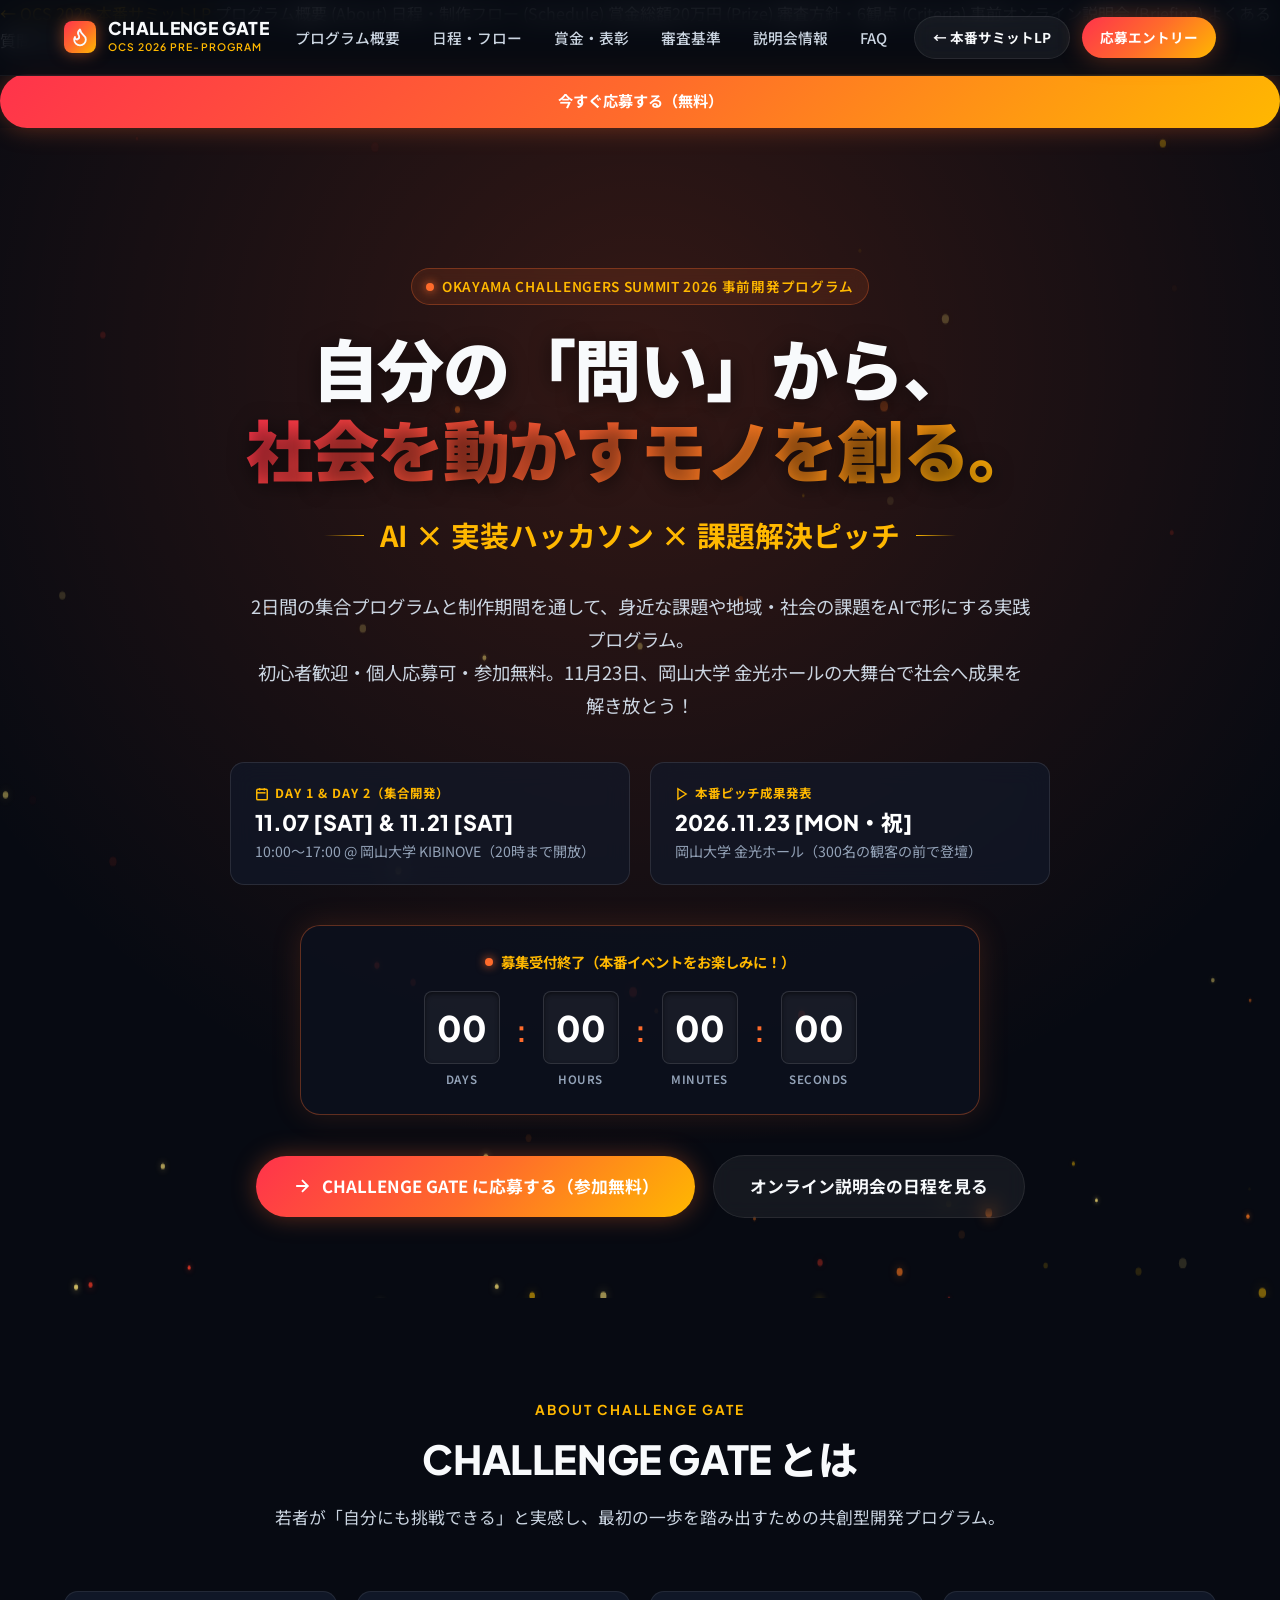
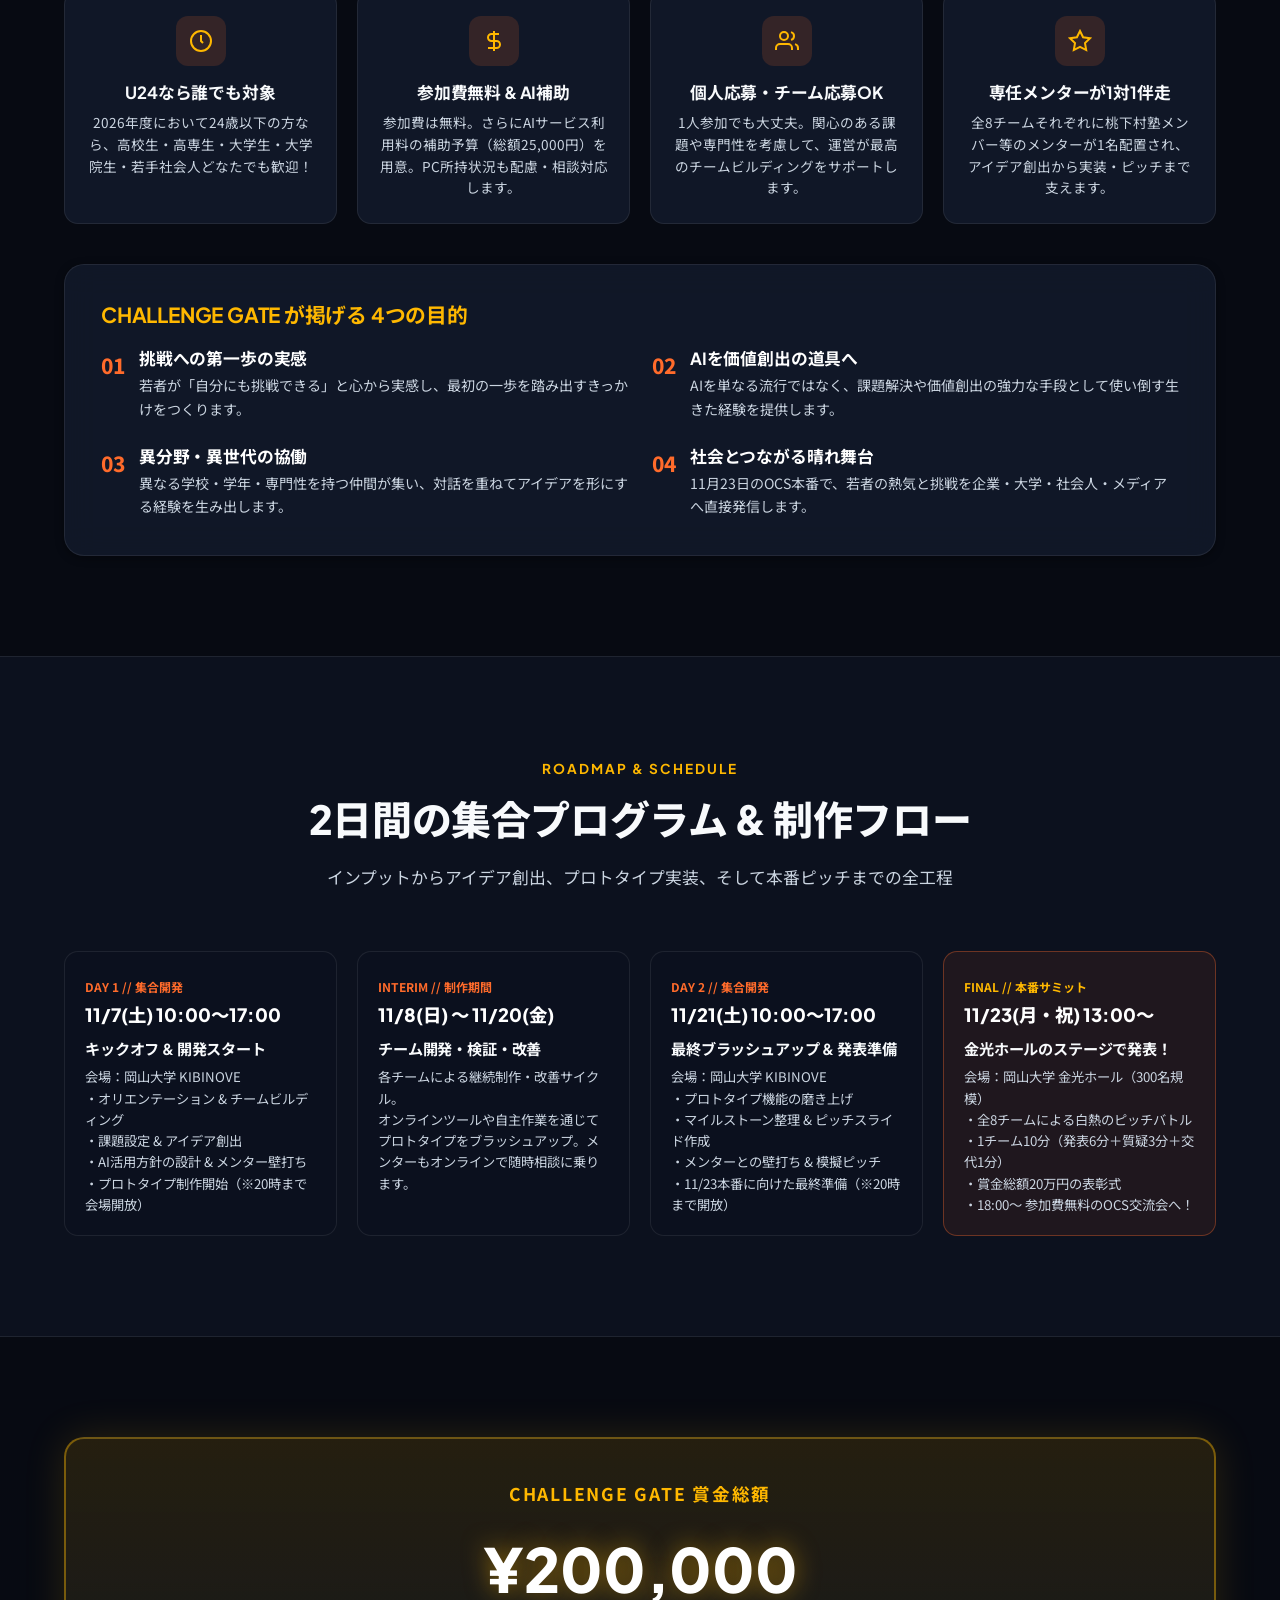
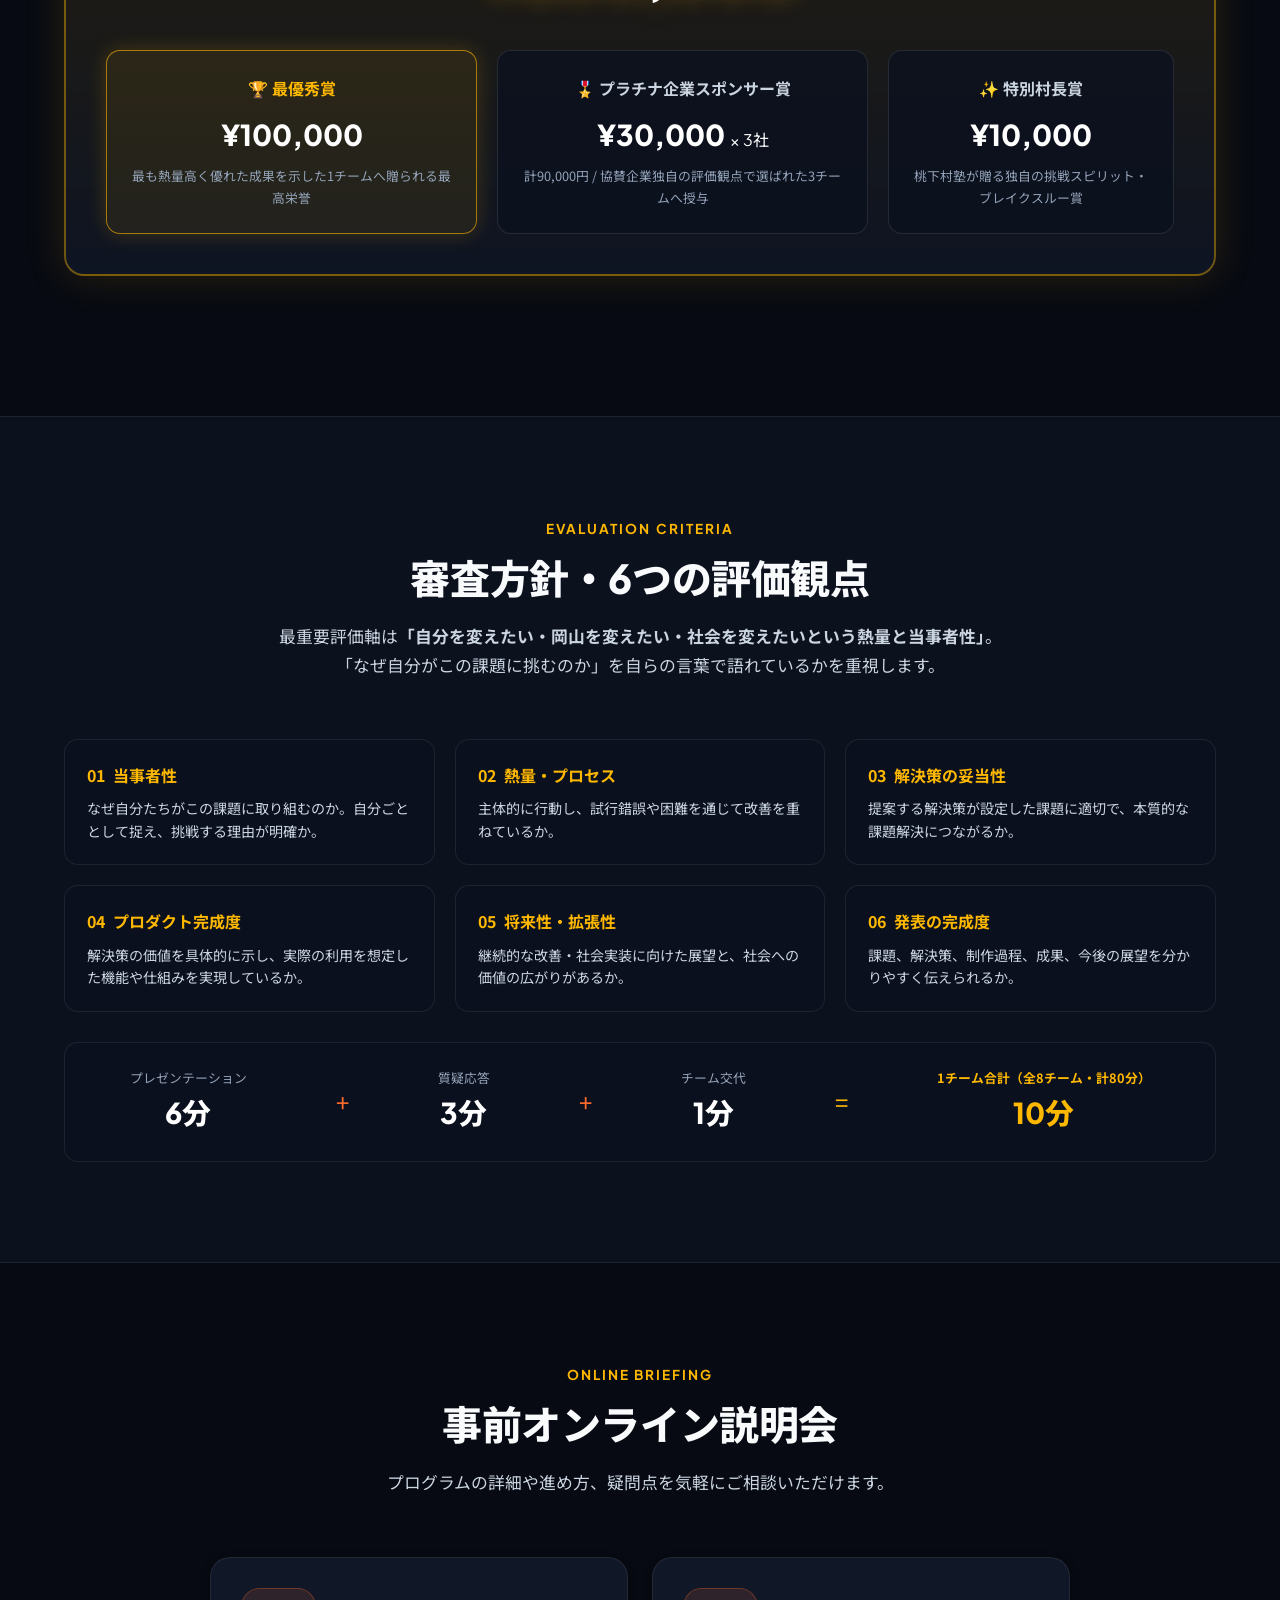
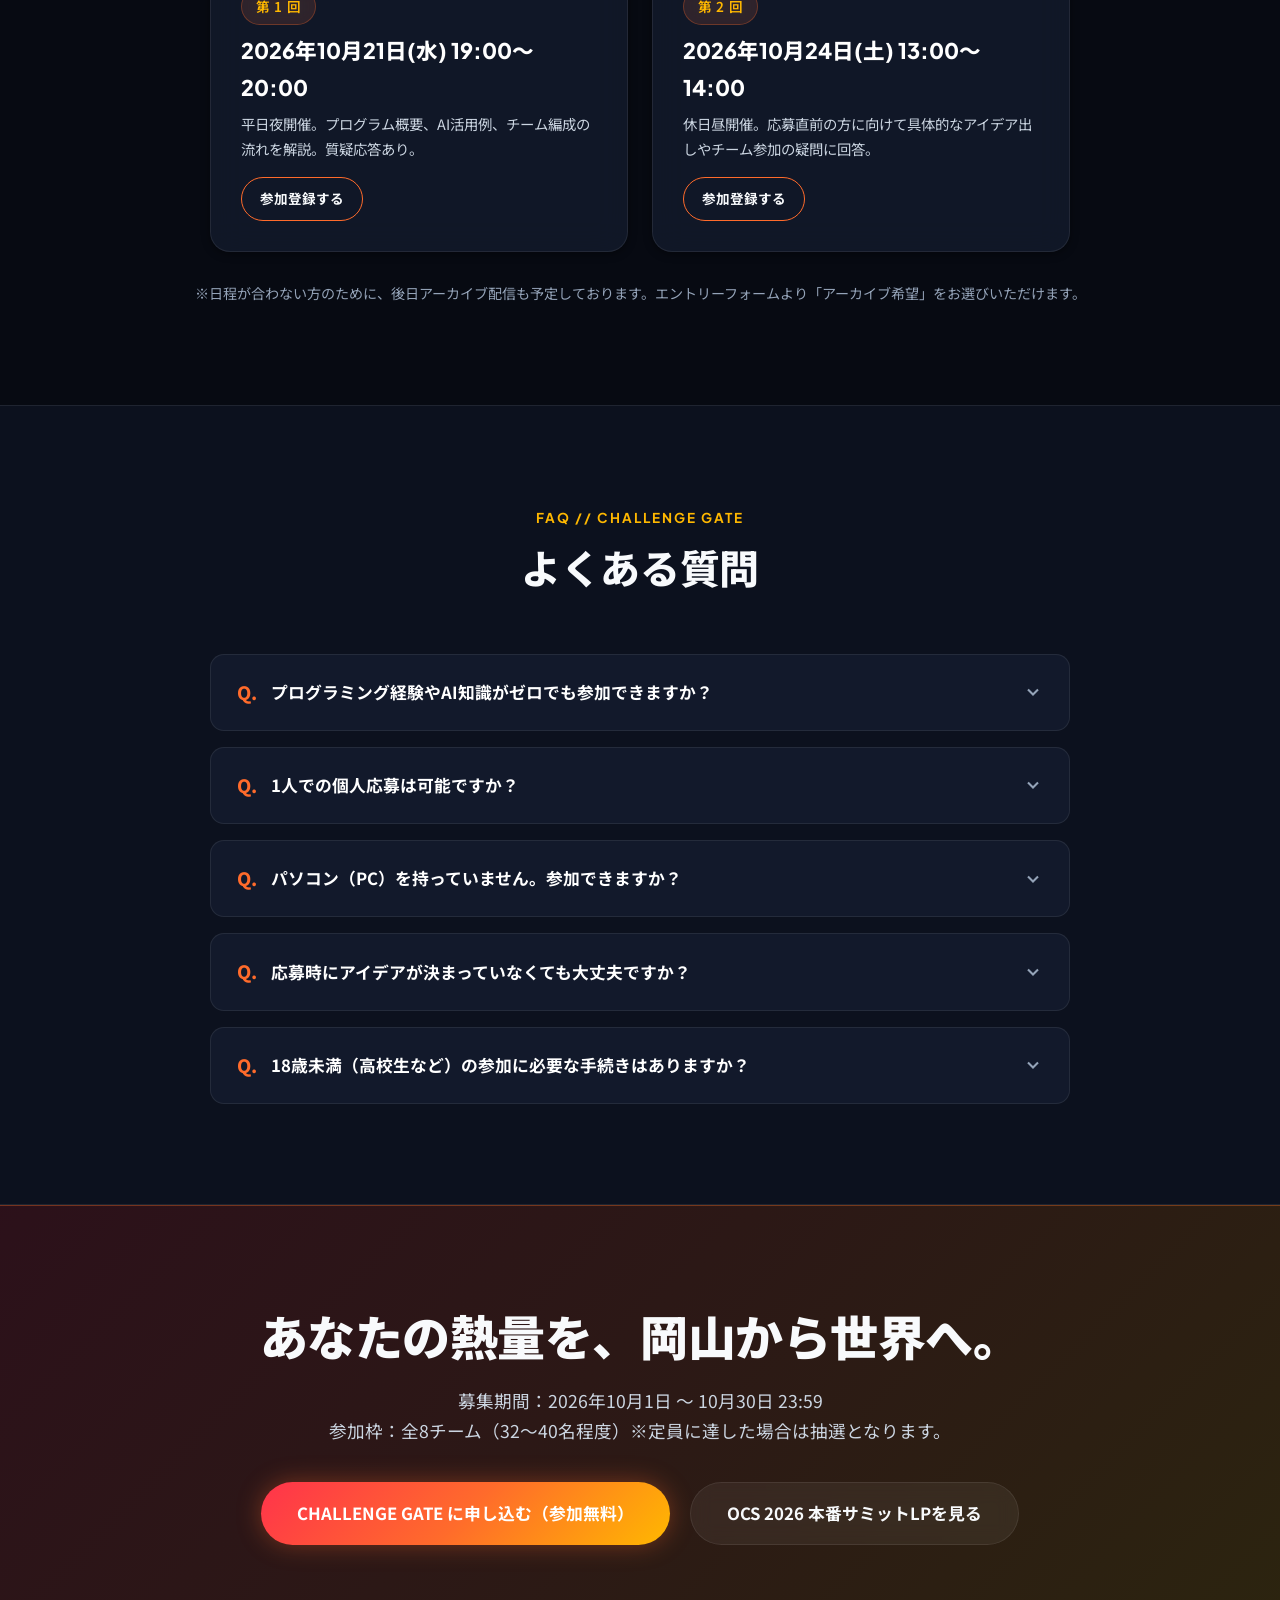
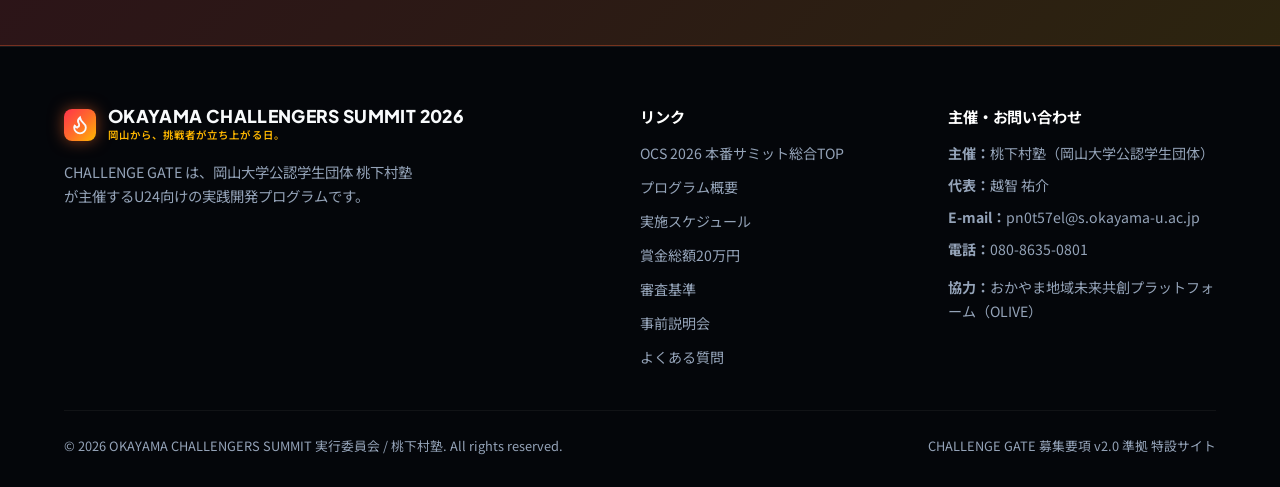
==== challenge-gate.html @ 667b1a2a "feat: Add dedicated CHALLENGE GATE page and update cross-links" ====
<!DOCTYPE html>
<html lang="ja">
<head>
  <meta charset="UTF-8">
  <meta name="viewport" content="width=device-width, initial-scale=1.0">
  <title>CHALLENGE GATE｜OKAYAMA CHALLENGERS SUMMIT 2026 事前開発プログラム</title>
  
  <!-- SEO & OGP Meta Tags -->
  <meta name="description" content="AIを活用し、身近な課題や社会課題をプロダクトへ。U24（高校生・大学生・高専生・若手）を対象とした2日間の集中開発プログラム「CHALLENGE GATE」参加者募集中！参加費無料・賞金総額20万円・初心者歓迎。成果は11/23 岡山大学 金光ホールの大舞台で発表！">
  <meta name="keywords" content="CHALLENGE GATE, チャレンジゲート, OCS 2026, 桃下村塾, ハッカソン, 生成AI, アイデアソン, U24, 岡山大学">
  <meta property="og:title" content="CHALLENGE GATE｜AIを活用したU24共創開発プログラム（賞金総額20万円・参加無料）">
  <meta property="og:description" content="小さな火種を、大きな炎へ。アイデアを形にし、金光ホールのステージで社会に挑む。専任メンター伴走・初心者大歓迎！">
  <meta property="og:type" content="article">
  <meta name="theme-color" content="#070a12">

  <!-- Google Fonts -->
  <link rel="preconnect" href="https://fonts.googleapis.com">
  <link rel="preconnect" href="https://fonts.gstatic.com" crossorigin>
  <link href="https://fonts.googleapis.com/css2?family=Noto+Sans+JP:wght@400;500;700;800;900&family=Plus+Jakarta+Sans:wght@600;700;800;900&display=swap" rel="stylesheet">

  <!-- Stylesheet -->
  <link rel="stylesheet" href="css/style.css">

  <!-- Favicon -->
  <link rel="icon" type="image/svg+xml" href="data:image/svg+xml,<svg xmlns='http://www.w3.org/2000/svg' viewBox='0 0 24 24' fill='%23ff6b2b'><path d='M12 2c-.5 2-2 4-4 5.5C6 9 5 11 5 13a7 7 0 0 0 14 0c0-2-1-4-3-5.5C14 6 12.5 4 12 2zm0 6c1.5 2 2.5 3 2.5 5a2.5 2.5 0 0 1-5 0c0-2 1-3 2.5-5z'/></svg>">
</head>
<body>

  <!-- =========================================================================
       Header / Navigation
       ========================================================================= -->
  <header class="header">
    <div class="container header-container">
      <a href="index.html" class="logo">
        <div class="logo-flame">
          <svg width="20" height="20" viewBox="0 0 24 24" fill="none" stroke="currentColor" stroke-width="2.2" stroke-linecap="round" stroke-linejoin="round">
            <path d="M8.5 14.5A2.5 2.5 0 0 0 11 12c0-1.38-.5-2-1-3-1.072-2.143-.224-4.054 2-6 .5 2.5 2 4.9 4 6.5 2 1.6 3 3.5 3 5.5a7 7 0 1 1-14 0c0-1.153.433-2.294 1-3a2.5 2.5 0 0 0 2.5 3z"></path>
          </svg>
        </div>
        <div class="logo-text">
          <span class="logo-title">CHALLENGE GATE</span>
          <span class="logo-sub">OCS 2026 PRE-PROGRAM</span>
        </div>
      </a>

      <!-- Desktop Nav -->
      <nav class="nav-links">
        <a href="#about" class="nav-link">プログラム概要</a>
        <a href="#schedule" class="nav-link">日程・フロー</a>
        <a href="#prize" class="nav-link">賞金・表彰</a>
        <a href="#criteria" class="nav-link">審査基準</a>
        <a href="#briefing" class="nav-link">説明会情報</a>
        <a href="#faq" class="nav-link">FAQ</a>
      </nav>

      <div class="header-cta">
        <a href="index.html" class="btn btn-secondary btn-sm">
          ← 本番サミットLP
        </a>
        <a href="#entry" class="btn btn-primary btn-sm" data-modal-target="modalGateEntry">
          応募エントリー
        </a>
      </div>

      <!-- Mobile Toggle -->
      <button class="mobile-toggle" aria-label="メニューを開く" aria-expanded="false">
        <svg width="28" height="28" viewBox="0 0 24 24" fill="none" stroke="currentColor" stroke-width="2" stroke-linecap="round" stroke-linejoin="round">
          <line x1="3" y1="12" x2="21" y2="12"></line>
          <line x1="3" y1="6" x2="21" y2="6"></line>
          <line x1="3" y1="18" x2="21" y2="18"></line>
        </svg>
      </button>
    </div>
  </header>

  <!-- Mobile Drawer Menu -->
  <div class="mobile-menu">
    <a href="index.html" class="mobile-nav-link" style="color: var(--flame-gold);">← OCS 2026 本番サミットLP</a>
    <a href="#about" class="mobile-nav-link">プログラム概要 (About)</a>
    <a href="#schedule" class="mobile-nav-link">日程・制作フロー (Schedule)</a>
    <a href="#prize" class="mobile-nav-link">賞金総額20万円 (Prize)</a>
    <a href="#criteria" class="mobile-nav-link">審査方針・6観点 (Criteria)</a>
    <a href="#briefing" class="mobile-nav-link">事前オンライン説明会 (Briefing)</a>
    <a href="#faq" class="mobile-nav-link">よくある質問 (FAQ)</a>
    <div style="margin-top: 20px;">
      <a href="#" class="btn btn-primary" style="width: 100%;" data-modal-target="modalGateEntry">今すぐ応募する（無料）</a>
    </div>
  </div>

  <main>
    <!-- =======================================================================
         Hero Section
         ======================================================================= -->
    <section class="hero" id="hero">
      <canvas id="particleCanvas"></canvas>

      <div class="container hero-content">
        <div class="hero-organizer-pill">
          <div class="badge">
            <span class="badge-dot"></span>
            OKAYAMA CHALLENGERS SUMMIT 2026 事前開発プログラム
          </div>
        </div>

        <h1 class="hero-title">
          自分の「問い」から、<br class="mobile-break">
          <span class="text-gradient">社会を動かすモノを創る。</span>
        </h1>

        <div class="hero-tagline">
          AI × 実装ハッカソン × 課題解決ピッチ
        </div>

        <p class="hero-lead">
          2日間の集合プログラムと制作期間を通して、身近な課題や地域・社会の課題をAIで形にする実践プログラム。<br>
          初心者歓迎・個人応募可・参加無料。11月23日、岡山大学 金光ホールの大舞台で社会へ成果を解き放とう！
        </p>

        <!-- Dates Card Grid -->
        <div class="hero-meta-grid">
          <div class="hero-meta-box">
            <div class="meta-box-label">
              <svg width="14" height="14" viewBox="0 0 24 24" fill="none" stroke="currentColor" stroke-width="2.5"><rect x="3" y="4" width="18" height="18" rx="2" ry="2"></rect><line x1="16" y1="2" x2="16" y2="6"></line><line x1="8" y1="2" x2="8" y2="6"></line><line x1="3" y1="10" x2="18" y2="10"></line></svg>
              DAY 1 &amp; DAY 2（集合開発）
            </div>
            <div class="meta-box-date">11.07 [SAT] &amp; 11.21 [SAT]</div>
            <div class="meta-box-place">10:00〜17:00 @ 岡山大学 KIBINOVE（20時まで開放）</div>
          </div>

          <div class="hero-meta-box">
            <div class="meta-box-label">
              <svg width="14" height="14" viewBox="0 0 24 24" fill="none" stroke="currentColor" stroke-width="2.5"><polygon points="5 3 19 12 5 21 5 3"></polygon></svg>
              本番ピッチ成果発表
            </div>
            <div class="meta-box-date">2026.11.23 [MON・祝]</div>
            <div class="meta-box-place">岡山大学 金光ホール（300名の観客の前で登壇）</div>
          </div>
        </div>

        <!-- Countdown -->
        <div class="hero-countdown">
          <div class="countdown-title" id="countdownLabel">
            <span class="badge-dot"></span>
            CHALLENGE GATE 応募締切（10月30日 23:59）まで
          </div>
          <div class="countdown-timer">
            <div class="timer-unit">
              <span class="timer-number" id="days">--</span>
              <span class="timer-label">DAYS</span>
            </div>
            <div class="timer-separator">:</div>
            <div class="timer-unit">
              <span class="timer-number" id="hours">--</span>
              <span class="timer-label">HOURS</span>
            </div>
            <div class="timer-separator">:</div>
            <div class="timer-unit">
              <span class="timer-number" id="minutes">--</span>
              <span class="timer-label">MINUTES</span>
            </div>
            <div class="timer-separator">:</div>
            <div class="timer-unit">
              <span class="timer-number" id="seconds">--</span>
              <span class="timer-label">SECONDS</span>
            </div>
          </div>
        </div>

        <!-- Hero Actions -->
        <div class="hero-cta-group" id="entry">
          <a href="#" class="btn btn-primary btn-lg" data-modal-target="modalGateEntry">
            <svg width="20" height="20" viewBox="0 0 24 24" fill="none" stroke="currentColor" stroke-width="2.2"><path d="M5 12h14M12 5l7 7-7 7"/></svg>
            CHALLENGE GATE に応募する（参加無料）
          </a>
          <a href="#briefing" class="btn btn-secondary btn-lg">
            オンライン説明会の日程を見る
          </a>
        </div>
      </div>
    </section>

    <!-- =======================================================================
         About Section
         ======================================================================= -->
    <section class="section" id="about">
      <div class="container">
        <div class="section-header">
          <span class="section-tag">ABOUT CHALLENGE GATE</span>
          <h2 class="section-title">CHALLENGE GATE とは</h2>
          <p class="section-desc">
            若者が「自分にも挑戦できる」と実感し、最初の一歩を踏み出すための共創型開発プログラム。
          </p>
        </div>

        <div class="gate-features-grid">
          <div class="gate-feature-item">
            <div class="feature-icon-box">
              <svg width="24" height="24" viewBox="0 0 24 24" fill="none" stroke="currentColor" stroke-width="2"><circle cx="12" cy="12" r="10"></circle><polyline points="12 6 12 12 14 14"></polyline></svg>
            </div>
            <h4>U24なら誰でも対象</h4>
            <p>2026年度において24歳以下の方なら、高校生・高専生・大学生・大学院生・若手社会人どなたでも歓迎！</p>
          </div>

          <div class="gate-feature-item">
            <div class="feature-icon-box">
              <svg width="24" height="24" viewBox="0 0 24 24" fill="none" stroke="currentColor" stroke-width="2"><path d="M12 2v20M17 5H9.5a3.5 3.5 0 0 0 0 7h5a3.5 3.5 0 0 1 0 7H6"></path></svg>
            </div>
            <h4>参加費無料 &amp; AI補助</h4>
            <p>参加費は無料。さらにAIサービス利用料の補助予算（総額25,000円）を用意。PC所持状況も配慮・相談対応します。</p>
          </div>

          <div class="gate-feature-item">
            <div class="feature-icon-box">
              <svg width="24" height="24" viewBox="0 0 24 24" fill="none" stroke="currentColor" stroke-width="2"><path d="M17 21v-2a4 4 0 0 0-4-4H5a4 4 0 0 0-4 4v2"></path><circle cx="9" cy="7" r="4"></circle><path d="M23 21v-2a4 4 0 0 0-3-3.87"></path><path d="M16 3.13a4 4 0 0 1 0 7.75"></path></svg>
            </div>
            <h4>個人応募・チーム応募OK</h4>
            <p>1人参加でも大丈夫。関心のある課題や専門性を考慮して、運営が最高のチームビルディングをサポートします。</p>
          </div>

          <div class="gate-feature-item">
            <div class="feature-icon-box">
              <svg width="24" height="24" viewBox="0 0 24 24" fill="none" stroke="currentColor" stroke-width="2"><polygon points="12 2 15.09 8.26 22 9.27 17 14.14 18.18 21.02 12 17.77 5.82 21.02 7 14.14 2 9.27 8.91 8.26 12 2"></polygon></svg>
            </div>
            <h4>専任メンターが1対1伴走</h4>
            <p>全8チームそれぞれに桃下村塾メンバー等のメンターが1名配置され、アイデア創出から実装・ピッチまで支えます。</p>
          </div>
        </div>

        <!-- 4 Objectives Box -->
        <div class="glass-card" style="padding: 36px; margin-top: 30px;">
          <h3 style="font-size: 1.3rem; margin-bottom: 20px; color: var(--flame-gold);">
            CHALLENGE GATE が掲げる 4つの目的
          </h3>
          <div style="display: grid; grid-template-columns: repeat(2, 1fr); gap: 24px;">
            <div style="display: flex; gap: 14px;">
              <div style="color: var(--flame-orange); font-size: 1.3rem; font-weight: 800;">01</div>
              <div>
                <h4 style="font-size: 1.05rem; color: #fff; margin-bottom: 4px;">挑戦への第一歩の実感</h4>
                <p style="font-size: 0.88rem; color: var(--text-secondary);">若者が「自分にも挑戦できる」と心から実感し、最初の一歩を踏み出すきっかけをつくります。</p>
              </div>
            </div>
            <div style="display: flex; gap: 14px;">
              <div style="color: var(--flame-orange); font-size: 1.3rem; font-weight: 800;">02</div>
              <div>
                <h4 style="font-size: 1.05rem; color: #fff; margin-bottom: 4px;">AIを価値創出の道具へ</h4>
                <p style="font-size: 0.88rem; color: var(--text-secondary);">AIを単なる流行ではなく、課題解決や価値創出の強力な手段として使い倒す生きた経験を提供します。</p>
              </div>
            </div>
            <div style="display: flex; gap: 14px;">
              <div style="color: var(--flame-orange); font-size: 1.3rem; font-weight: 800;">03</div>
              <div>
                <h4 style="font-size: 1.05rem; color: #fff; margin-bottom: 4px;">異分野・異世代の協働</h4>
                <p style="font-size: 0.88rem; color: var(--text-secondary);">異なる学校・学年・専門性を持つ仲間が集い、対話を重ねてアイデアを形にする経験を生み出します。</p>
              </div>
            </div>
            <div style="display: flex; gap: 14px;">
              <div style="color: var(--flame-orange); font-size: 1.3rem; font-weight: 800;">04</div>
              <div>
                <h4 style="font-size: 1.05rem; color: #fff; margin-bottom: 4px;">社会とつながる晴れ舞台</h4>
                <p style="font-size: 0.88rem; color: var(--text-secondary);">11月23日のOCS本番で、若者の熱気と挑戦を企業・大学・社会人・メディアへ直接発信します。</p>
              </div>
            </div>
          </div>
        </div>
      </div>
    </section>

    <!-- =======================================================================
         Schedule & Flow Section
         ======================================================================= -->
    <section class="section section-darker" id="schedule">
      <div class="container">
        <div class="section-header">
          <span class="section-tag">ROADMAP &amp; SCHEDULE</span>
          <h2 class="section-title">2日間の集合プログラム &amp; 制作フロー</h2>
          <p class="section-desc">
            インプットからアイデア創出、プロトタイプ実装、そして本番ピッチまでの全工程
          </p>
        </div>

        <div class="gate-timeline-steps">
          <div class="timeline-step-card">
            <span class="timeline-step-badge">DAY 1 // 集合開発</span>
            <div class="timeline-step-date">11/7(土) 10:00〜17:00</div>
            <h4 class="timeline-step-title">キックオフ &amp; 開発スタート</h4>
            <p class="timeline-step-desc">
              会場：岡山大学 KIBINOVE<br>
              ・オリエンテーション &amp; チームビルディング<br>
              ・課題設定 &amp; アイデア創出<br>
              ・AI活用方針の設計 &amp; メンター壁打ち<br>
              ・プロトタイプ制作開始（※20時まで会場開放）
            </p>
          </div>

          <div class="timeline-step-card">
            <span class="timeline-step-badge">INTERIM // 制作期間</span>
            <div class="timeline-step-date">11/8(日) 〜 11/20(金)</div>
            <h4 class="timeline-step-title">チーム開発・検証・改善</h4>
            <p class="timeline-step-desc">
              各チームによる継続制作・改善サイクル。<br>
              オンラインツールや自主作業を通じてプロトタイプをブラッシュアップ。メンターもオンラインで随時相談に乗ります。
            </p>
          </div>

          <div class="timeline-step-card">
            <span class="timeline-step-badge">DAY 2 // 集合開発</span>
            <div class="timeline-step-date">11/21(土) 10:00〜17:00</div>
            <h4 class="timeline-step-title">最終ブラッシュアップ &amp; 発表準備</h4>
            <p class="timeline-step-desc">
              会場：岡山大学 KIBINOVE<br>
              ・プロトタイプ機能の磨き上げ<br>
              ・マイルストーン整理 &amp; ピッチスライド作成<br>
              ・メンターとの壁打ち &amp; 模擬ピッチ<br>
              ・11/23本番に向けた最終準備（※20時まで開放）
            </p>
          </div>

          <div class="timeline-step-card" style="border-color: var(--border-glow); background: rgba(255,107,43,0.08);">
            <span class="timeline-step-badge" style="color: var(--flame-gold);">FINAL // 本番サミット</span>
            <div class="timeline-step-date">11/23(月・祝) 13:00〜</div>
            <h4 class="timeline-step-title">金光ホールのステージで発表！</h4>
            <p class="timeline-step-desc">
              会場：岡山大学 金光ホール（300名規模）<br>
              ・全8チームによる白熱のピッチバトル<br>
              ・1チーム10分（発表6分＋質疑3分＋交代1分）<br>
              ・賞金総額20万円の表彰式<br>
              ・18:00〜 参加費無料のOCS交流会へ！
            </p>
          </div>
        </div>
      </div>
    </section>

    <!-- =======================================================================
         Prize Section
         ======================================================================= -->
    <section class="section" id="prize">
      <div class="container">
        <div class="prize-container">
          <div class="prize-total-title">CHALLENGE GATE 賞金総額</div>
          <div class="prize-total-amount">¥200,000</div>
          
          <div class="prize-grid">
            <div class="prize-card grand">
              <div class="prize-name">🏆 最優秀賞</div>
              <div class="prize-val text-gold">¥100,000</div>
              <div class="prize-note">最も熱量高く優れた成果を示した1チームへ贈られる最高栄誉</div>
            </div>

            <div class="prize-card">
              <div class="prize-name">🎖️ プラチナ企業スポンサー賞</div>
              <div class="prize-val">¥30,000 <span style="font-size: 1rem; font-weight: normal;">× 3社</span></div>
              <div class="prize-note">計90,000円 / 協賛企業独自の評価観点で選ばれた3チームへ授与</div>
            </div>

            <div class="prize-card">
              <div class="prize-name">✨ 特別村長賞</div>
              <div class="prize-val">¥10,000</div>
              <div class="prize-note">桃下村塾が贈る独自の挑戦スピリット・ブレイクスルー賞</div>
            </div>
          </div>
        </div>
      </div>
    </section>

    <!-- =======================================================================
         Criteria Section (審査基準)
         ======================================================================= -->
    <section class="section section-darker" id="criteria">
      <div class="container">
        <div class="section-header">
          <span class="section-tag">EVALUATION CRITERIA</span>
          <h2 class="section-title">審査方針・6つの評価観点</h2>
          <p class="section-desc">
            最重要評価軸は<strong>「自分を変えたい・岡山を変えたい・社会を変えたいという熱量と当事者性」</strong>。<br>
            「なぜ自分がこの課題に挑むのか」を自らの言葉で語れているかを重視します。
          </p>
        </div>

        <div class="criteria-grid">
          <div class="criteria-card">
            <div class="criteria-title">
              <span>01</span> 当事者性
            </div>
            <p class="criteria-desc">なぜ自分たちがこの課題に取り組むのか。自分ごととして捉え、挑戦する理由が明確か。</p>
          </div>

          <div class="criteria-card">
            <div class="criteria-title">
              <span>02</span> 熱量・プロセス
            </div>
            <p class="criteria-desc">主体的に行動し、試行錯誤や困難を通じて改善を重ねているか。</p>
          </div>

          <div class="criteria-card">
            <div class="criteria-title">
              <span>03</span> 解決策の妥当性
            </div>
            <p class="criteria-desc">提案する解決策が設定した課題に適切で、本質的な課題解決につながるか。</p>
          </div>

          <div class="criteria-card">
            <div class="criteria-title">
              <span>04</span> プロダクト完成度
            </div>
            <p class="criteria-desc">解決策の価値を具体的に示し、実際の利用を想定した機能や仕組みを実現しているか。</p>
          </div>

          <div class="criteria-card">
            <div class="criteria-title">
              <span>05</span> 将来性・拡張性
            </div>
            <p class="criteria-desc">継続的な改善・社会実装に向けた展望と、社会への価値の広がりがあるか。</p>
          </div>

          <div class="criteria-card">
            <div class="criteria-title">
              <span>06</span> 発表の完成度
            </div>
            <p class="criteria-desc">課題、解決策、制作過程、成果、今後の展望を分かりやすく伝えられるか。</p>
          </div>
        </div>

        <!-- Pitch Timing Box -->
        <div style="background: rgba(12, 17, 30, 0.7); border: 1px solid var(--border-subtle); border-radius: var(--radius-md); padding: 24px 30px; margin-top: 30px; display: flex; align-items: center; justify-content: space-around; flex-wrap: wrap; gap: 20px; text-align: center;">
          <div>
            <div style="color: var(--text-muted); font-size: 0.8rem;">プレゼンテーション</div>
            <div style="font-family: var(--font-display); font-size: 1.8rem; font-weight: 800; color: #fff;">6分</div>
          </div>
          <div style="color: var(--flame-orange); font-size: 1.5rem;">+</div>
          <div>
            <div style="color: var(--text-muted); font-size: 0.8rem;">質疑応答</div>
            <div style="font-family: var(--font-display); font-size: 1.8rem; font-weight: 800; color: #fff;">3分</div>
          </div>
          <div style="color: var(--flame-orange); font-size: 1.5rem;">+</div>
          <div>
            <div style="color: var(--text-muted); font-size: 0.8rem;">チーム交代</div>
            <div style="font-family: var(--font-display); font-size: 1.8rem; font-weight: 800; color: #fff;">1分</div>
          </div>
          <div style="color: var(--flame-gold); font-size: 1.5rem;">=</div>
          <div>
            <div style="color: var(--flame-gold); font-size: 0.8rem; font-weight: 700;">1チーム合計（全8チーム・計80分）</div>
            <div style="font-family: var(--font-display); font-size: 1.8rem; font-weight: 800; color: var(--flame-gold);">10分</div>
          </div>
        </div>
      </div>
    </section>

    <!-- =======================================================================
         Briefing Sessions (説明会)
         ======================================================================= -->
    <section class="section" id="briefing">
      <div class="container">
        <div class="section-header">
          <span class="section-tag">ONLINE BRIEFING</span>
          <h2 class="section-title">事前オンライン説明会</h2>
          <p class="section-desc">プログラムの詳細や進め方、疑問点を気軽にご相談いただけます。</p>
        </div>

        <div style="display: grid; grid-template-columns: 1fr 1fr; gap: 24px; max-width: 860px; margin: 0 auto 30px;">
          <div class="glass-card" style="padding: 30px;">
            <span class="badge" style="margin-bottom: 8px;">第 1 回</span>
            <div style="font-family: var(--font-display); font-size: 1.35rem; font-weight: 800; color: #fff; margin-bottom: 6px;">
              2026年10月21日(水) 19:00〜20:00
            </div>
            <p style="font-size: 0.9rem; color: var(--text-secondary); margin-bottom: 16px;">
              平日夜開催。プログラム概要、AI活用例、チーム編成の流れを解説。質疑応答あり。
            </p>
            <a href="#" class="btn btn-outline-flame btn-sm" data-modal-target="modalGateEntry">参加登録する</a>
          </div>

          <div class="glass-card" style="padding: 30px;">
            <span class="badge" style="margin-bottom: 8px;">第 2 回</span>
            <div style="font-family: var(--font-display); font-size: 1.35rem; font-weight: 800; color: #fff; margin-bottom: 6px;">
              2026年10月24日(土) 13:00〜14:00
            </div>
            <p style="font-size: 0.9rem; color: var(--text-secondary); margin-bottom: 16px;">
              休日昼開催。応募直前の方に向けて具体的なアイデア出しやチーム参加の疑問に回答。
            </p>
            <a href="#" class="btn btn-outline-flame btn-sm" data-modal-target="modalGateEntry">参加登録する</a>
          </div>
        </div>

        <p style="text-align: center; color: var(--text-muted); font-size: 0.88rem;">
          ※日程が合わない方のために、後日アーカイブ配信も予定しております。エントリーフォームより「アーカイブ希望」をお選びいただけます。
        </p>
      </div>
    </section>

    <!-- =======================================================================
         FAQ Section
         ======================================================================= -->
    <section class="section section-darker" id="faq">
      <div class="container">
        <div class="section-header">
          <span class="section-tag">FAQ // CHALLENGE GATE</span>
          <h2 class="section-title">よくある質問</h2>
        </div>

        <div class="faq-list">
          <div class="faq-item">
            <div class="faq-question">
              <div class="faq-q-text">
                <span class="faq-q-icon">Q.</span>
                <span>プログラミング経験やAI知識がゼロでも参加できますか？</span>
              </div>
              <svg class="faq-chevron" width="20" height="20" viewBox="0 0 24 24" fill="none" stroke="currentColor" stroke-width="2.5"><polyline points="6 9 12 15 18 9"></polyline></svg>
            </div>
            <div class="faq-answer">
              <div class="faq-answer-inner">
                まったく問題ありません！生成AIを活用することで、コードを書いたことがない方でもアイデアを形にすることができます。また、各チームに桃下村塾メンバー等のメンターが1名配置され、使い方や設計を全面的にフォローします。
              </div>
            </div>
          </div>

          <div class="faq-item">
            <div class="faq-question">
              <div class="faq-q-text">
                <span class="faq-q-icon">Q.</span>
                <span>1人での個人応募は可能ですか？</span>
              </div>
              <svg class="faq-chevron" width="20" height="20" viewBox="0 0 24 24" fill="none" stroke="currentColor" stroke-width="2.5"><polyline points="6 9 12 15 18 9"></polyline></svg>
            </div>
            <div class="faq-answer">
              <div class="faq-answer-inner">
                はい、個人応募もチーム応募（2〜5名）も大歓迎です。個人応募の方は、学校・学年・専門性や興味のある課題を考慮して運営側でチーム編成をサポートします。新しい仲間と出会える貴重な機会になります。
              </div>
            </div>
          </div>

          <div class="faq-item">
            <div class="faq-question">
              <div class="faq-q-text">
                <span class="faq-q-icon">Q.</span>
                <span>パソコン（PC）を持っていません。参加できますか？</span>
              </div>
              <svg class="faq-chevron" width="20" height="20" viewBox="0 0 24 24" fill="none" stroke="currentColor" stroke-width="2.5"><polyline points="6 9 12 15 18 9"></polyline></svg>
            </div>
            <div class="faq-answer">
              <div class="faq-answer-inner">
                PC所有は応募の必須条件ではありません。学校貸与端末の利用可否や所持状況をエントリー時に把握し、開始前に対応を個別に検討・サポートいたしますのでご安心ください。
              </div>
            </div>
          </div>

          <div class="faq-item">
            <div class="faq-question">
              <div class="faq-q-text">
                <span class="faq-q-icon">Q.</span>
                <span>応募時にアイデアが決まっていなくても大丈夫ですか？</span>
              </div>
              <svg class="faq-chevron" width="20" height="20" viewBox="0 0 24 24" fill="none" stroke="currentColor" stroke-width="2.5"><polyline points="6 9 12 15 18 9"></polyline></svg>
            </div>
            <div class="faq-answer">
              <div class="faq-answer-inner">
                はい、具体的なアイデアが未定でも問題ありません。11月7日のDAY 1で課題発見ワークショップやアイデア創出セッションを行います。応募時に書いた課題から変更することも可能です。
              </div>
            </div>
          </div>

          <div class="faq-item">
            <div class="faq-question">
              <div class="faq-q-text">
                <span class="faq-q-icon">Q.</span>
                <span>18歳未満（高校生など）の参加に必要な手続きはありますか？</span>
              </div>
              <svg class="faq-chevron" width="20" height="20" viewBox="0 0 24 24" fill="none" stroke="currentColor" stroke-width="2.5"><polyline points="6 9 12 15 18 9"></polyline></svg>
            </div>
            <div class="faq-answer">
              <div class="faq-answer-inner">
                18歳未満の方の参加にあたっては、保護者様の同意書のご提出をお願いしております。エントリー後に運営よりご案内をお送りいたします。
              </div>
            </div>
          </div>
        </div>
      </div>
    </section>

    <!-- =======================================================================
         CTA Section
         ======================================================================= -->
    <section class="section cta-section">
      <div class="container cta-box">
        <h2 class="cta-title">
          あなたの熱量を、岡山から世界へ。
        </h2>
        <p class="cta-desc">
          募集期間：2026年10月1日 〜 10月30日 23:59<br>
          参加枠：全8チーム（32〜40名程度）※定員に達した場合は抽選となります。
        </p>

        <div class="cta-buttons-wrapper">
          <a href="#" class="btn btn-primary btn-lg" data-modal-target="modalGateEntry">
            CHALLENGE GATE に申し込む（参加無料）
          </a>
          <a href="index.html" class="btn btn-secondary btn-lg">
            OCS 2026 本番サミットLPを見る
          </a>
        </div>
      </div>
    </section>
  </main>

  <!-- =========================================================================
       Footer
       ========================================================================= -->
  <footer class="footer">
    <div class="container">
      <div class="footer-top">
        <div>
          <a href="index.html" class="logo">
            <div class="logo-flame">
              <svg width="20" height="20" viewBox="0 0 24 24" fill="none" stroke="currentColor" stroke-width="2.2">
                <path d="M8.5 14.5A2.5 2.5 0 0 0 11 12c0-1.38-.5-2-1-3-1.072-2.143-.224-4.054 2-6 .5 2.5 2 4.9 4 6.5 2 1.6 3 3.5 3 5.5a7 7 0 1 1-14 0c0-1.153.433-2.294 1-3a2.5 2.5 0 0 0 2.5 3z"></path>
              </svg>
            </div>
            <div class="logo-text">
              <span class="logo-title">OKAYAMA CHALLENGERS SUMMIT 2026</span>
              <span class="logo-sub">岡山から、挑戦者が立ち上がる日。</span>
            </div>
          </a>
          <p class="footer-desc">
            CHALLENGE GATE は、岡山大学公認学生団体 桃下村塾が主催するU24向けの実践開発プログラムです。
          </p>
        </div>

        <div class="footer-col">
          <h5>リンク</h5>
          <div class="footer-links">
            <a href="index.html">OCS 2026 本番サミット総合TOP</a>
            <a href="#about">プログラム概要</a>
            <a href="#schedule">実施スケジュール</a>
            <a href="#prize">賞金総額20万円</a>
            <a href="#criteria">審査基準</a>
            <a href="#briefing">事前説明会</a>
            <a href="#faq">よくある質問</a>
          </div>
        </div>

        <div class="footer-col">
          <h5>主催・お問い合わせ</h5>
          <div class="footer-contact-info">
            <div><strong>主催：</strong>桃下村塾（岡山大学公認学生団体）</div>
            <div><strong>代表：</strong>越智 祐介</div>
            <div><strong>E-mail：</strong>pn0t57el@s.okayama-u.ac.jp</div>
            <div><strong>電話：</strong>080-8635-0801</div>
            <div style="margin-top: 6px;"><strong>協力：</strong>おかやま地域未来共創プラットフォーム（OLIVE）</div>
          </div>
        </div>
      </div>

      <div class="footer-bottom">
        <div>&copy; 2026 OKAYAMA CHALLENGERS SUMMIT 実行委員会 / 桃下村塾. All rights reserved.</div>
        <div>CHALLENGE GATE 募集要項 v2.0 準拠 特設サイト</div>
      </div>
    </div>
  </footer>

  <!-- =========================================================================
       Modal: CHALLENGE GATE Entry
       ========================================================================= -->
  <div class="modal-overlay" id="modalGateEntry">
    <div class="modal-content">
      <button class="modal-close" aria-label="閉じる">&times;</button>
      <div class="modal-header">
        <span class="badge" style="margin-bottom: 8px;">U24対象・参加費無料</span>
        <h3 class="modal-title">CHALLENGE GATE エントリー</h3>
        <p class="modal-desc">
          2026年度において24歳以下の方なら誰でも応募可能です（高校生・大学生・既卒等）。個人・チーム応募可。
        </p>
      </div>

      <form data-simulate>
        <div class="form-group">
          <label class="form-label">お名前 <span class="text-cyan">*</span></label>
          <input type="text" class="form-input" placeholder="山田 太郎" required>
        </div>

        <div class="form-group">
          <label class="form-label">メールアドレス <span class="text-cyan">*</span></label>
          <input type="email" class="form-input" placeholder="example@s.okayama-u.ac.jp" required>
        </div>

        <div class="form-group">
          <label class="form-label">電話番号 <span class="text-cyan">*</span></label>
          <input type="tel" class="form-input" placeholder="090-1234-5678" required>
        </div>

        <div class="form-group">
          <label class="form-label">所属学校・学年またはご職業 <span class="text-cyan">*</span></label>
          <input type="text" class="form-input" placeholder="岡山大学 工学部 2年 / ○○高校 1年 など" required>
        </div>

        <div class="form-group">
          <label class="form-label">応募形式 <span class="text-cyan">*</span></label>
          <select class="form-select" required>
            <option value="individual">個人で応募（運営がチーム編成をサポート）</option>
            <option value="team">チームで応募（2〜5名）</option>
          </select>
        </div>

        <div class="form-group">
          <label class="form-label">説明会への参加希望</label>
          <select class="form-select">
            <option value="none">説明会は不参加（アーカイブ配信希望）</option>
            <option value="oct21">10月21日(水) 19:00〜20:00 オンライン説明会</option>
            <option value="oct24">10月24日(土) 13:00〜14:00 オンライン説明会</option>
          </select>
        </div>

        <div class="form-group">
          <label class="form-label">関心のある課題や挑戦したいこと（任意・未定でも歓迎）</label>
          <textarea class="form-textarea" placeholder="地域活性化、AIプロダクト、教育、農業、医療など、興味のある分野や意気込みをご自由にご記入ください。"></textarea>
        </div>

        <button type="submit" class="btn btn-primary" style="width: 100%;">
          CHALLENGE GATE に申し込む
        </button>
      </form>
    </div>
  </div>

  <!-- Toast Notification -->
  <div class="toast" id="toast">
    <svg width="22" height="22" viewBox="0 0 24 24" fill="none" stroke="#ffb800" stroke-width="2.5">
      <path d="M22 11.08V12a10 10 0 1 1-5.93-9.14"></path>
      <polyline points="22 4 12 14.01 9 11.01"></polyline>
    </svg>
    <div id="toastMessage">送信が完了しました！</div>
  </div>

  <!-- JavaScript -->
  <script src="js/main.js"></script>
</body>
</html>
---- css/style.css ----
/* ==========================================================================
   OKAYAMA CHALLENGERS SUMMIT 2026 (OCS 2026) Official LP Style
   Concept: "岡山から、挑戦者が立ち上がる日。小さな火種を、大きな炎へ。"
   ========================================================================== */

/* --------------------------------------------------------------------------
   CSS Variables & Design Tokens
   -------------------------------------------------------------------------- */
:root {
  /* Colors */
  --bg-dark: #070a12;
  --bg-primary: #0c111e;
  --bg-secondary: #131b2e;
  --bg-card: rgba(22, 31, 52, 0.65);
  --bg-card-hover: rgba(30, 42, 70, 0.85);
  --bg-glass: rgba(16, 24, 40, 0.75);
  
  /* Text */
  --text-primary: #f8fafc;
  --text-secondary: #cbd5e1;
  --text-muted: #94a3b8;
  --text-dark: #0f172a;
  
  /* Accent & Gradients */
  --flame-red: #ff334b;
  --flame-orange: #ff6b2b;
  --flame-gold: #ffb800;
  --accent-cyan: #00d4ff;
  --accent-purple: #8b5cf6;
  
  --grad-flame: linear-gradient(135deg, #ff334b 0%, #ff6b2b 50%, #ffb800 100%);
  --grad-flame-subtle: linear-gradient(135deg, rgba(255, 51, 75, 0.15) 0%, rgba(255, 107, 43, 0.15) 50%, rgba(255, 184, 0, 0.15) 100%);
  --grad-cyan: linear-gradient(135deg, #00d4ff 0%, #0284c7 100%);
  --grad-gold: linear-gradient(135deg, #ffd700 0%, #f59e0b 100%);
  --grad-dark: linear-gradient(180deg, #070a12 0%, #0c111e 50%, #070a12 100%);
  --grad-hero: radial-gradient(circle at 50% 20%, rgba(255, 87, 34, 0.18) 0%, rgba(12, 17, 30, 0) 70%);

  /* Borders & Shadows */
  --border-subtle: rgba(255, 255, 255, 0.08);
  --border-glow: rgba(255, 107, 43, 0.35);
  --border-focus: #ff6b2b;
  
  --shadow-sm: 0 2px 8px rgba(0, 0, 0, 0.4);
  --shadow-md: 0 8px 24px rgba(0, 0, 0, 0.5);
  --shadow-lg: 0 16px 40px rgba(0, 0, 0, 0.6);
  --shadow-glow: 0 0 25px rgba(255, 107, 43, 0.35);
  --shadow-glow-cyan: 0 0 25px rgba(0, 212, 255, 0.3);

  /* Spacing & Sizes */
  --container-max: 1200px;
  --radius-sm: 8px;
  --radius-md: 14px;
  --radius-lg: 20px;
  --radius-full: 9999px;

  /* Typography */
  --font-base: 'Noto Sans JP', -apple-system, BlinkMacSystemFont, "Segoe UI", Roboto, sans-serif;
  --font-display: 'Plus Jakarta Sans', 'Noto Sans JP', sans-serif;

  /* Transitions */
  --trans-fast: 0.2s cubic-bezier(0.16, 1, 0.3, 1);
  --trans-base: 0.3s cubic-bezier(0.16, 1, 0.3, 1);
  --trans-slow: 0.5s cubic-bezier(0.16, 1, 0.3, 1);
}

/* --------------------------------------------------------------------------
   Reset & Base Styles
   -------------------------------------------------------------------------- */
*, *::before, *::after {
  box-sizing: border-box;
  margin: 0;
  padding: 0;
}

html {
  scroll-behavior: smooth;
  scroll-padding-top: 80px;
  font-size: 16px;
  -webkit-font-smoothing: antialiased;
}

body {
  font-family: var(--font-base);
  background-color: var(--bg-dark);
  color: var(--text-primary);
  line-height: 1.7;
  overflow-x: hidden;
  position: relative;
}

/* Custom Scrollbar */
::-webkit-scrollbar {
  width: 8px;
}
::-webkit-scrollbar-track {
  background: var(--bg-dark);
}
::-webkit-scrollbar-thumb {
  background: #25334d;
  border-radius: 4px;
}
::-webkit-scrollbar-thumb:hover {
  background: var(--flame-orange);
}

/* Typography Helpers */
h1, h2, h3, h4, h5, h6 {
  font-family: var(--font-display);
  font-weight: 700;
  line-height: 1.3;
  color: var(--text-primary);
  letter-spacing: -0.01em;
}

p {
  color: var(--text-secondary);
}

a {
  color: inherit;
  text-decoration: none;
  transition: var(--trans-fast);
}

ul, ol {
  list-style: none;
}

img, svg {
  vertical-align: middle;
  max-width: 100%;
}

button, input, select, textarea {
  font: inherit;
}

/* Utilities */
.container {
  width: 100%;
  max-width: var(--container-max);
  margin: 0 auto;
  padding: 0 24px;
}

.text-gradient {
  background: var(--grad-flame);
  -webkit-background-clip: text;
  -webkit-text-fill-color: transparent;
  display: inline-block;
}

.text-cyan {
  color: var(--accent-cyan);
}

.text-gold {
  color: var(--flame-gold);
}

.text-highlight {
  position: relative;
  display: inline-block;
}
.text-highlight::after {
  content: '';
  position: absolute;
  left: 0;
  bottom: 2px;
  width: 100%;
  height: 6px;
  background: rgba(255, 107, 43, 0.4);
  z-index: -1;
  border-radius: 2px;
}

/* Badge */
.badge {
  display: inline-flex;
  align-items: center;
  gap: 8px;
  padding: 6px 14px;
  border-radius: var(--radius-full);
  font-size: 0.85rem;
  font-weight: 600;
  letter-spacing: 0.05em;
  text-transform: uppercase;
  background: rgba(255, 107, 43, 0.12);
  color: var(--flame-gold);
  border: 1px solid rgba(255, 107, 43, 0.3);
  backdrop-filter: blur(8px);
}
.badge-dot {
  width: 8px;
  height: 8px;
  border-radius: 50%;
  background: var(--flame-orange);
  box-shadow: 0 0 10px var(--flame-orange);
  animation: pulse 2s infinite;
}

@keyframes pulse {
  0% { transform: scale(0.95); opacity: 0.8; }
  50% { transform: scale(1.2); opacity: 1; }
  100% { transform: scale(0.95); opacity: 0.8; }
}

/* Buttons */
.btn {
  display: inline-flex;
  align-items: center;
  justify-content: center;
  gap: 10px;
  padding: 14px 28px;
  border-radius: var(--radius-full);
  font-weight: 700;
  font-size: 0.95rem;
  cursor: pointer;
  border: none;
  transition: all var(--trans-base);
  text-align: center;
  white-space: nowrap;
  position: relative;
  overflow: hidden;
}

.btn-primary {
  background: var(--grad-flame);
  color: #fff;
  box-shadow: var(--shadow-glow);
}
.btn-primary:hover {
  transform: translateY(-2px);
  box-shadow: 0 0 35px rgba(255, 107, 43, 0.6);
  color: #fff;
}

.btn-secondary {
  background: rgba(255, 255, 255, 0.06);
  color: var(--text-primary);
  border: 1px solid var(--border-subtle);
  backdrop-filter: blur(10px);
}
.btn-secondary:hover {
  background: rgba(255, 255, 255, 0.12);
  border-color: rgba(255, 255, 255, 0.2);
  transform: translateY(-2px);
}

.btn-outline-flame {
  background: transparent;
  color: var(--text-primary);
  border: 1px solid var(--flame-orange);
}
.btn-outline-flame:hover {
  background: rgba(255, 107, 43, 0.15);
  box-shadow: 0 0 20px rgba(255, 107, 43, 0.3);
  transform: translateY(-2px);
}

.btn-sm {
  padding: 9px 18px;
  font-size: 0.85rem;
}

.btn-lg {
  padding: 16px 36px;
  font-size: 1.05rem;
}

/* Section Common */
.section {
  padding: 100px 0;
  position: relative;
}

.section-darker {
  background-color: var(--bg-primary);
  border-top: 1px solid var(--border-subtle);
  border-bottom: 1px solid var(--border-subtle);
}

.section-header {
  text-align: center;
  max-width: 760px;
  margin: 0 auto 60px;
}

.section-tag {
  font-family: var(--font-display);
  font-size: 0.85rem;
  font-weight: 700;
  color: var(--flame-gold);
  letter-spacing: 0.15em;
  text-transform: uppercase;
  margin-bottom: 12px;
  display: block;
}

.section-title {
  font-size: clamp(1.8rem, 3.5vw, 2.5rem);
  font-weight: 800;
  margin-bottom: 18px;
}

.section-desc {
  font-size: 1.05rem;
  color: var(--text-secondary);
}

/* Card Style */
.glass-card {
  background: var(--bg-card);
  border: 1px solid var(--border-subtle);
  border-radius: var(--radius-lg);
  backdrop-filter: blur(16px);
  padding: 32px;
  transition: all var(--trans-base);
  box-shadow: var(--shadow-sm);
}

.glass-card:hover {
  border-color: var(--border-glow);
  box-shadow: var(--shadow-glow);
  transform: translateY(-4px);
}

/* --------------------------------------------------------------------------
   Header / Navigation
   -------------------------------------------------------------------------- */
.header {
  position: fixed;
  top: 0;
  left: 0;
  width: 100%;
  height: 76px;
  z-index: 1000;
  transition: all var(--trans-base);
  display: flex;
  align-items: center;
  background: rgba(7, 10, 18, 0.8);
  backdrop-filter: blur(12px);
  border-bottom: 1px solid rgba(255, 255, 255, 0.05);
}

.header.scrolled {
  background: rgba(7, 10, 18, 0.95);
  height: 68px;
  border-bottom-color: var(--border-subtle);
  box-shadow: var(--shadow-md);
}

.header-container {
  display: flex;
  align-items: center;
  justify-content: space-between;
}

.logo {
  display: flex;
  align-items: center;
  gap: 12px;
  font-family: var(--font-display);
  font-weight: 800;
  font-size: 1.25rem;
  color: var(--text-primary);
}

.logo-flame {
  width: 32px;
  height: 32px;
  display: flex;
  align-items: center;
  justify-content: center;
  background: var(--grad-flame);
  border-radius: 8px;
  box-shadow: 0 0 15px rgba(255, 107, 43, 0.5);
}

.logo-text {
  display: flex;
  flex-direction: column;
}

.logo-title {
  font-size: 1.1rem;
  letter-spacing: 0.02em;
  line-height: 1.1;
}

.logo-sub {
  font-size: 0.65rem;
  color: var(--flame-gold);
  letter-spacing: 0.1em;
  font-weight: 600;
}

.nav-links {
  display: flex;
  align-items: center;
  gap: 32px;
}

.nav-link {
  font-size: 0.92rem;
  font-weight: 500;
  color: var(--text-secondary);
  position: relative;
  padding: 6px 0;
}

.nav-link:hover,
.nav-link.active {
  color: var(--text-primary);
}

.nav-link::after {
  content: '';
  position: absolute;
  bottom: 0;
  left: 0;
  width: 0%;
  height: 2px;
  background: var(--grad-flame);
  transition: width var(--trans-fast);
  border-radius: 2px;
}

.nav-link:hover::after,
.nav-link.active::after {
  width: 100%;
}

.header-cta {
  display: flex;
  align-items: center;
  gap: 12px;
}

/* Mobile Nav Toggle */
.mobile-toggle {
  display: none;
  background: none;
  border: none;
  cursor: pointer;
  padding: 8px;
  color: var(--text-primary);
}

/* --------------------------------------------------------------------------
   Hero Section
   -------------------------------------------------------------------------- */
.hero {
  position: relative;
  min-height: 100vh;
  padding: 140px 0 80px;
  display: flex;
  align-items: center;
  background: var(--grad-dark);
  background-image: var(--grad-hero);
  overflow: hidden;
}

#particleCanvas {
  position: absolute;
  top: 0;
  left: 0;
  width: 100%;
  height: 100%;
  z-index: 1;
  pointer-events: none;
}

.hero-content {
  position: relative;
  z-index: 2;
  text-align: center;
  max-width: 940px;
  margin: 0 auto;
}

.hero-organizer-pill {
  margin-bottom: 24px;
}

.hero-title {
  font-size: clamp(2.4rem, 5.5vw, 4.2rem);
  font-weight: 900;
  line-height: 1.2;
  margin-bottom: 20px;
  letter-spacing: -0.02em;
  text-shadow: 0 4px 20px rgba(0, 0, 0, 0.6);
}

.hero-tagline {
  font-size: clamp(1.2rem, 2.5vw, 1.8rem);
  font-weight: 700;
  color: var(--flame-gold);
  margin-bottom: 30px;
  display: flex;
  align-items: center;
  justify-content: center;
  gap: 16px;
}

.hero-tagline::before,
.hero-tagline::after {
  content: '';
  display: inline-block;
  width: 40px;
  height: 1px;
  background: linear-gradient(90deg, transparent, var(--flame-gold));
}
.hero-tagline::after {
  background: linear-gradient(90deg, var(--flame-gold), transparent);
}

.hero-lead {
  font-size: 1.15rem;
  color: var(--text-secondary);
  line-height: 1.8;
  max-width: 780px;
  margin: 0 auto 40px;
}

/* Date & Place Cards in Hero */
.hero-meta-grid {
  display: grid;
  grid-template-columns: repeat(2, 1fr);
  gap: 20px;
  max-width: 820px;
  margin: 0 auto 40px;
}

.hero-meta-box {
  background: rgba(18, 25, 42, 0.7);
  border: 1px solid rgba(255, 255, 255, 0.1);
  border-radius: var(--radius-md);
  padding: 20px 24px;
  text-align: left;
  position: relative;
  backdrop-filter: blur(12px);
  transition: var(--trans-base);
}

.hero-meta-box:hover {
  border-color: var(--border-glow);
  transform: translateY(-2px);
}

.meta-box-label {
  font-size: 0.78rem;
  font-weight: 700;
  color: var(--flame-gold);
  text-transform: uppercase;
  letter-spacing: 0.08em;
  margin-bottom: 6px;
  display: flex;
  align-items: center;
  gap: 6px;
}

.meta-box-date {
  font-family: var(--font-display);
  font-size: 1.35rem;
  font-weight: 800;
  color: #fff;
  line-height: 1.2;
  margin-bottom: 4px;
}

.meta-box-place {
  font-size: 0.88rem;
  color: var(--text-muted);
}

/* Countdown */
.hero-countdown {
  background: rgba(12, 17, 30, 0.85);
  border: 1px solid var(--border-glow);
  border-radius: var(--radius-lg);
  padding: 24px 30px;
  max-width: 680px;
  margin: 0 auto 40px;
  box-shadow: 0 0 30px rgba(255, 107, 43, 0.15);
}

.countdown-title {
  font-size: 0.9rem;
  font-weight: 700;
  color: var(--flame-gold);
  margin-bottom: 16px;
  display: flex;
  align-items: center;
  justify-content: center;
  gap: 8px;
}

.countdown-timer {
  display: flex;
  justify-content: center;
  align-items: center;
  gap: 16px;
}

.timer-unit {
  display: flex;
  flex-direction: column;
  align-items: center;
  min-width: 70px;
}

.timer-number {
  font-family: var(--font-display);
  font-size: 2.2rem;
  font-weight: 800;
  color: #fff;
  background: rgba(255, 255, 255, 0.05);
  border: 1px solid rgba(255, 255, 255, 0.1);
  border-radius: var(--radius-sm);
  padding: 6px 12px;
  width: 100%;
  text-align: center;
  box-shadow: inset 0 2px 4px rgba(0,0,0,0.5);
}

.timer-label {
  font-size: 0.72rem;
  color: var(--text-muted);
  margin-top: 6px;
  text-transform: uppercase;
  font-weight: 600;
  letter-spacing: 0.05em;
}

.timer-separator {
  font-family: var(--font-display);
  font-size: 1.8rem;
  font-weight: 700;
  color: var(--flame-orange);
  margin-top: -20px;
}

/* Hero CTA */
.hero-cta-group {
  display: flex;
  align-items: center;
  justify-content: center;
  gap: 18px;
  flex-wrap: wrap;
}

/* --------------------------------------------------------------------------
   News & Highlights Bar
   -------------------------------------------------------------------------- */
.news-bar {
  background: rgba(19, 27, 46, 0.85);
  border-top: 1px solid var(--border-subtle);
  border-bottom: 1px solid var(--border-subtle);
  padding: 16px 0;
  backdrop-filter: blur(8px);
}

.news-inner {
  display: flex;
  align-items: center;
  gap: 20px;
}

.news-badge {
  background: var(--flame-orange);
  color: #fff;
  font-size: 0.75rem;
  font-weight: 700;
  padding: 4px 10px;
  border-radius: var(--radius-sm);
  letter-spacing: 0.05em;
  white-space: nowrap;
}

.news-items {
  display: flex;
  align-items: center;
  gap: 30px;
  overflow-x: auto;
  white-space: nowrap;
  font-size: 0.9rem;
  scrollbar-width: none;
}
.news-items::-webkit-scrollbar {
  display: none;
}

.news-item {
  color: var(--text-secondary);
  display: flex;
  align-items: center;
  gap: 8px;
}
.news-date {
  color: var(--flame-gold);
  font-family: var(--font-display);
  font-weight: 600;
}

/* --------------------------------------------------------------------------
   Statement / Vision (開催趣旨)
   -------------------------------------------------------------------------- */
.vision-grid {
  display: grid;
  grid-template-columns: 1fr 1fr;
  gap: 48px;
  align-items: center;
}

.vision-quote {
  font-size: 1.45rem;
  font-weight: 700;
  line-height: 1.6;
  color: #fff;
  margin-bottom: 24px;
}

.vision-text p {
  margin-bottom: 18px;
  font-size: 1.02rem;
  line-height: 1.8;
}

.vision-card-box {
  background: var(--grad-flame-subtle);
  border: 1px solid var(--border-glow);
  border-radius: var(--radius-lg);
  padding: 36px;
  position: relative;
  overflow: hidden;
}

.vision-card-box::before {
  content: '';
  position: absolute;
  top: -50%;
  right: -50%;
  width: 100%;
  height: 100%;
  background: radial-gradient(circle, rgba(255, 107, 43, 0.25) 0%, transparent 70%);
  pointer-events: none;
}

.vision-points {
  display: flex;
  flex-direction: column;
  gap: 24px;
}

.point-item {
  display: flex;
  gap: 16px;
}

.point-icon {
  width: 44px;
  height: 44px;
  border-radius: 12px;
  background: rgba(255, 107, 43, 0.2);
  border: 1px solid rgba(255, 107, 43, 0.4);
  display: flex;
  align-items: center;
  justify-content: center;
  color: var(--flame-gold);
  flex-shrink: 0;
}

.point-content h4 {
  font-size: 1.15rem;
  margin-bottom: 6px;
  color: #fff;
}

.point-content p {
  font-size: 0.92rem;
  color: var(--text-secondary);
}

/* --------------------------------------------------------------------------
   Overview / 3-Pillars Section
   -------------------------------------------------------------------------- */
.pillars-grid {
  display: grid;
  grid-template-columns: repeat(3, 1fr);
  gap: 28px;
  margin-top: 40px;
}

.pillar-card {
  background: var(--bg-card);
  border: 1px solid var(--border-subtle);
  border-radius: var(--radius-lg);
  padding: 36px 28px;
  position: relative;
  display: flex;
  flex-direction: column;
  transition: all var(--trans-base);
  overflow: hidden;
}

.pillar-card::before {
  content: '';
  position: absolute;
  top: 0;
  left: 0;
  width: 100%;
  height: 4px;
  background: var(--border-subtle);
  transition: var(--trans-fast);
}

.pillar-card.featured::before,
.pillar-card:hover::before {
  background: var(--grad-flame);
}

.pillar-card.featured {
  border-color: var(--border-glow);
  box-shadow: 0 0 30px rgba(255, 107, 43, 0.15);
}

.pillar-step {
  font-family: var(--font-display);
  font-size: 0.8rem;
  font-weight: 800;
  color: var(--flame-gold);
  letter-spacing: 0.1em;
  margin-bottom: 12px;
}

.pillar-title {
  font-size: 1.45rem;
  margin-bottom: 12px;
  line-height: 1.3;
}

.pillar-date {
  display: inline-flex;
  align-items: center;
  gap: 8px;
  font-size: 0.9rem;
  color: var(--accent-cyan);
  margin-bottom: 16px;
  font-weight: 600;
}

.pillar-desc {
  font-size: 0.95rem;
  margin-bottom: 24px;
  flex-grow: 1;
}

.pillar-meta-list {
  border-top: 1px solid rgba(255, 255, 255, 0.08);
  padding-top: 16px;
  margin-bottom: 24px;
  display: flex;
  flex-direction: column;
  gap: 10px;
  font-size: 0.88rem;
}

.pillar-meta-row {
  display: flex;
  justify-content: space-between;
}

.pillar-meta-label {
  color: var(--text-muted);
}
.pillar-meta-val {
  color: var(--text-primary);
  font-weight: 600;
}

/* --------------------------------------------------------------------------
   CHALLENGE GATE (Program 1)
   -------------------------------------------------------------------------- */
.gate-banner {
  background: linear-gradient(135deg, rgba(255, 51, 75, 0.15), rgba(0, 212, 255, 0.08));
  border: 1px solid var(--border-glow);
  border-radius: var(--radius-lg);
  padding: 40px;
  margin-bottom: 40px;
  display: flex;
  align-items: center;
  justify-content: space-between;
  gap: 30px;
  flex-wrap: wrap;
}

.gate-banner-left {
  max-width: 680px;
}

.gate-banner-title {
  font-size: 1.7rem;
  margin-bottom: 12px;
}

.gate-features-grid {
  display: grid;
  grid-template-columns: repeat(4, 1fr);
  gap: 20px;
  margin-bottom: 40px;
}

.gate-feature-item {
  background: var(--bg-card);
  border: 1px solid var(--border-subtle);
  border-radius: var(--radius-md);
  padding: 24px 20px;
  text-align: center;
  transition: var(--trans-base);
}

.gate-feature-item:hover {
  border-color: var(--border-glow);
  transform: translateY(-3px);
}

.feature-icon-box {
  width: 50px;
  height: 50px;
  margin: 0 auto 16px;
  border-radius: 12px;
  background: rgba(255, 107, 43, 0.15);
  display: flex;
  align-items: center;
  justify-content: center;
  color: var(--flame-gold);
}

.gate-feature-item h4 {
  font-size: 1.05rem;
  margin-bottom: 8px;
}

.gate-feature-item p {
  font-size: 0.85rem;
  line-height: 1.6;
}

/* Prize Box */
.prize-container {
  background: linear-gradient(180deg, rgba(255, 184, 0, 0.12) 0%, rgba(19, 27, 46, 0.6) 100%);
  border: 2px solid rgba(255, 184, 0, 0.4);
  border-radius: var(--radius-lg);
  padding: 40px;
  margin-bottom: 40px;
  text-align: center;
  position: relative;
  box-shadow: 0 0 40px rgba(255, 184, 0, 0.15);
}

.prize-total-title {
  font-size: 1.1rem;
  color: var(--flame-gold);
  font-weight: 700;
  text-transform: uppercase;
  letter-spacing: 0.1em;
  margin-bottom: 8px;
}

.prize-total-amount {
  font-family: var(--font-display);
  font-size: clamp(2.5rem, 5vw, 3.8rem);
  font-weight: 900;
  color: #fff;
  text-shadow: 0 0 25px rgba(255, 184, 0, 0.5);
  margin-bottom: 30px;
}

.prize-grid {
  display: grid;
  grid-template-columns: 1.3fr 1.3fr 1fr;
  gap: 20px;
}

.prize-card {
  background: rgba(12, 17, 30, 0.8);
  border: 1px solid rgba(255, 255, 255, 0.1);
  border-radius: var(--radius-md);
  padding: 24px 20px;
  text-align: center;
  transition: var(--trans-base);
}

.prize-card.grand {
  border-color: rgba(255, 184, 0, 0.6);
  background: rgba(255, 184, 0, 0.08);
  box-shadow: 0 0 20px rgba(255, 184, 0, 0.2);
}

.prize-name {
  font-size: 1rem;
  font-weight: 700;
  color: var(--text-secondary);
  margin-bottom: 8px;
}
.prize-card.grand .prize-name {
  color: var(--flame-gold);
}

.prize-val {
  font-family: var(--font-display);
  font-size: 1.8rem;
  font-weight: 800;
  color: #fff;
  margin-bottom: 6px;
}

.prize-note {
  font-size: 0.8rem;
  color: var(--text-muted);
}

/* Schedule & Flow of CHALLENGE GATE */
.gate-flow-box {
  background: var(--bg-card);
  border: 1px solid var(--border-subtle);
  border-radius: var(--radius-lg);
  padding: 36px;
  margin-bottom: 40px;
}

.gate-timeline-steps {
  display: grid;
  grid-template-columns: repeat(4, 1fr);
  gap: 20px;
  position: relative;
  margin-top: 24px;
}

.timeline-step-card {
  background: rgba(12, 17, 30, 0.6);
  border: 1px solid var(--border-subtle);
  border-radius: var(--radius-md);
  padding: 20px;
  position: relative;
}

.timeline-step-badge {
  font-size: 0.75rem;
  font-weight: 700;
  color: var(--flame-orange);
  margin-bottom: 6px;
}

.timeline-step-date {
  font-family: var(--font-display);
  font-size: 1.15rem;
  font-weight: 800;
  color: #fff;
  margin-bottom: 8px;
}

.timeline-step-title {
  font-size: 0.95rem;
  font-weight: 700;
  margin-bottom: 8px;
}

.timeline-step-desc {
  font-size: 0.83rem;
  line-height: 1.6;
  color: var(--text-secondary);
}

/* Criteria Grid */
.criteria-grid {
  display: grid;
  grid-template-columns: repeat(3, 1fr);
  gap: 20px;
  margin-top: 30px;
}

.criteria-card {
  background: rgba(12, 17, 30, 0.6);
  border: 1px solid var(--border-subtle);
  border-radius: var(--radius-md);
  padding: 22px;
}

.criteria-title {
  font-size: 1rem;
  font-weight: 700;
  color: var(--flame-gold);
  margin-bottom: 8px;
  display: flex;
  align-items: center;
  gap: 8px;
}

.criteria-desc {
  font-size: 0.88rem;
  line-height: 1.6;
  color: var(--text-secondary);
}

/* --------------------------------------------------------------------------
   Summit Day (Program 2)
   -------------------------------------------------------------------------- */
.summit-parts-grid {
  display: grid;
  grid-template-columns: repeat(3, 1fr);
  gap: 28px;
  margin-bottom: 40px;
}

.summit-part-card {
  background: var(--bg-card);
  border: 1px solid var(--border-subtle);
  border-radius: var(--radius-lg);
  padding: 32px 26px;
  display: flex;
  flex-direction: column;
  position: relative;
  transition: var(--trans-base);
}

.summit-part-card:hover {
  border-color: var(--border-glow);
  transform: translateY(-4px);
}

.part-badge {
  display: inline-block;
  background: rgba(255, 107, 43, 0.15);
  color: var(--flame-orange);
  font-size: 0.78rem;
  font-weight: 700;
  padding: 4px 10px;
  border-radius: var(--radius-sm);
  margin-bottom: 14px;
  width: fit-content;
}

.part-title {
  font-size: 1.35rem;
  margin-bottom: 12px;
  line-height: 1.3;
}

.part-desc {
  font-size: 0.92rem;
  margin-bottom: 20px;
  flex-grow: 1;
}

.part-details-box {
  background: rgba(12, 17, 30, 0.7);
  border-radius: var(--radius-sm);
  padding: 14px;
  font-size: 0.85rem;
  border-left: 3px solid var(--flame-orange);
}

/* --------------------------------------------------------------------------
   Timetable Section
   -------------------------------------------------------------------------- */
.timetable-container {
  max-width: 860px;
  margin: 0 auto;
}

.timeline {
  position: relative;
  padding-left: 40px;
}

.timeline::before {
  content: '';
  position: absolute;
  top: 0;
  bottom: 0;
  left: 15px;
  width: 2px;
  background: linear-gradient(180deg, var(--flame-orange) 0%, var(--accent-cyan) 100%);
}

.timeline-row {
  position: relative;
  margin-bottom: 28px;
}

.timeline-dot {
  position: absolute;
  left: -40px;
  top: 6px;
  width: 32px;
  height: 32px;
  border-radius: 50%;
  background: var(--bg-primary);
  border: 2px solid var(--flame-orange);
  display: flex;
  align-items: center;
  justify-content: center;
  z-index: 2;
  box-shadow: 0 0 12px rgba(255, 107, 43, 0.4);
}

.timeline-dot-inner {
  width: 10px;
  height: 10px;
  border-radius: 50%;
  background: var(--flame-gold);
}

.timeline-card {
  background: var(--bg-card);
  border: 1px solid var(--border-subtle);
  border-radius: var(--radius-md);
  padding: 20px 24px;
  display: flex;
  align-items: flex-start;
  justify-content: space-between;
  gap: 20px;
  transition: var(--trans-fast);
}

.timeline-card:hover {
  border-color: var(--border-glow);
  background: var(--bg-card-hover);
}

.time-badge {
  font-family: var(--font-display);
  font-size: 1.1rem;
  font-weight: 800;
  color: var(--flame-gold);
  white-space: nowrap;
  min-width: 120px;
}

.time-content {
  flex-grow: 1;
}

.time-title {
  font-size: 1.05rem;
  font-weight: 700;
  margin-bottom: 4px;
  color: #fff;
}

.time-desc {
  font-size: 0.88rem;
  color: var(--text-secondary);
}

.timeline-card.break {
  background: rgba(255, 255, 255, 0.02);
  border-style: dashed;
}
.timeline-card.break .time-badge {
  color: var(--text-muted);
}

/* --------------------------------------------------------------------------
   After Party / 交流会
   -------------------------------------------------------------------------- */
.after-party-box {
  background: linear-gradient(135deg, rgba(0, 212, 255, 0.1) 0%, rgba(255, 107, 43, 0.1) 100%);
  border: 1px solid rgba(0, 212, 255, 0.3);
  border-radius: var(--radius-lg);
  padding: 44px;
  display: grid;
  grid-template-columns: 1.2fr 1fr;
  gap: 40px;
  align-items: center;
}

.party-title {
  font-size: 1.8rem;
  margin-bottom: 14px;
}

.party-list {
  display: flex;
  flex-direction: column;
  gap: 14px;
  margin-top: 20px;
}

.party-list-item {
  display: flex;
  align-items: center;
  gap: 12px;
  font-size: 0.95rem;
}

.party-list-item svg {
  color: var(--accent-cyan);
  flex-shrink: 0;
}

/* --------------------------------------------------------------------------
   Sponsorship Section
   -------------------------------------------------------------------------- */
.sponsor-quote-box {
  background: var(--bg-card);
  border: 1px solid var(--border-subtle);
  border-radius: var(--radius-lg);
  padding: 30px;
  text-align: center;
  max-width: 820px;
  margin: 0 auto 50px;
}

.sponsor-table-wrapper {
  overflow-x: auto;
  margin-bottom: 40px;
}

.sponsor-table {
  width: 100%;
  border-collapse: separate;
  border-spacing: 0;
  background: var(--bg-card);
  border: 1px solid var(--border-subtle);
  border-radius: var(--radius-lg);
  overflow: hidden;
}

.sponsor-table th,
.sponsor-table td {
  padding: 20px 24px;
  text-align: center;
  border-bottom: 1px solid var(--border-subtle);
}

.sponsor-table th {
  background: rgba(12, 17, 30, 0.85);
  font-weight: 700;
  font-size: 1.1rem;
}

.sponsor-table th:first-child,
.sponsor-table td:first-child {
  text-align: left;
  font-weight: 600;
}

.sponsor-table .col-platinum {
  background: rgba(255, 184, 0, 0.08);
  border-left: 1px solid rgba(255, 184, 0, 0.3);
  border-right: 1px solid rgba(255, 184, 0, 0.3);
}

.sponsor-table th.col-platinum {
  color: var(--flame-gold);
}

.plan-price {
  font-family: var(--font-display);
  font-size: 1.5rem;
  font-weight: 800;
  margin-top: 6px;
  color: #fff;
}

.sponsor-policy-card {
  background: rgba(12, 17, 30, 0.6);
  border: 1px solid var(--border-subtle);
  border-radius: var(--radius-md);
  padding: 24px;
  font-size: 0.9rem;
  line-height: 1.7;
}

/* --------------------------------------------------------------------------
   Organizers & Ecosystem
   -------------------------------------------------------------------------- */
.organizer-card {
  background: var(--bg-card);
  border: 1px solid var(--border-subtle);
  border-radius: var(--radius-lg);
  padding: 40px;
  display: grid;
  grid-template-columns: 280px 1fr;
  gap: 40px;
  align-items: center;
  margin-bottom: 40px;
}

.org-profile-box {
  text-align: center;
}

.org-avatar-badge {
  width: 110px;
  height: 110px;
  border-radius: 50%;
  background: var(--grad-flame);
  display: flex;
  align-items: center;
  justify-content: center;
  margin: 0 auto 16px;
  box-shadow: 0 0 25px rgba(255, 107, 43, 0.4);
}

.org-name {
  font-size: 1.35rem;
  margin-bottom: 4px;
}

.org-role {
  font-size: 0.85rem;
  color: var(--flame-gold);
}

.org-bio p {
  margin-bottom: 16px;
  font-size: 0.95rem;
  line-height: 1.8;
}

.org-activities-tags {
  display: flex;
  flex-wrap: wrap;
  gap: 8px;
  margin-top: 16px;
}

.tag-pill {
  background: rgba(255, 255, 255, 0.06);
  border: 1px solid var(--border-subtle);
  padding: 4px 12px;
  border-radius: var(--radius-full);
  font-size: 0.8rem;
  color: var(--text-secondary);
}

.partners-row {
  display: grid;
  grid-template-columns: 1fr 1fr;
  gap: 24px;
}

.partner-box {
  background: var(--bg-card);
  border: 1px solid var(--border-subtle);
  border-radius: var(--radius-md);
  padding: 24px;
}

.partner-box-label {
  font-size: 0.75rem;
  font-weight: 700;
  color: var(--flame-gold);
  letter-spacing: 0.1em;
  margin-bottom: 8px;
  text-transform: uppercase;
}

.partner-box-name {
  font-size: 1.15rem;
  font-weight: 700;
  color: #fff;
  margin-bottom: 6px;
}

/* --------------------------------------------------------------------------
   Access / Venue Section
   -------------------------------------------------------------------------- */
.venue-grid {
  display: grid;
  grid-template-columns: 1fr 1fr;
  gap: 30px;
}

.venue-card {
  background: var(--bg-card);
  border: 1px solid var(--border-subtle);
  border-radius: var(--radius-lg);
  padding: 32px;
}

.venue-tag {
  color: var(--flame-orange);
  font-size: 0.8rem;
  font-weight: 700;
  margin-bottom: 8px;
  display: inline-block;
}

.venue-name {
  font-size: 1.4rem;
  margin-bottom: 12px;
}

.venue-address {
  font-size: 0.95rem;
  color: var(--text-secondary);
  margin-bottom: 16px;
  display: flex;
  align-items: center;
  gap: 8px;
}

.venue-guide-list {
  display: flex;
  flex-direction: column;
  gap: 10px;
  font-size: 0.88rem;
  color: var(--text-muted);
  border-top: 1px solid var(--border-subtle);
  padding-top: 16px;
}

/* --------------------------------------------------------------------------
   FAQ Section (Accordion)
   -------------------------------------------------------------------------- */
.faq-list {
  max-width: 860px;
  margin: 0 auto;
  display: flex;
  flex-direction: column;
  gap: 16px;
}

.faq-item {
  background: var(--bg-card);
  border: 1px solid var(--border-subtle);
  border-radius: var(--radius-md);
  overflow: hidden;
  transition: var(--trans-fast);
}

.faq-item.active {
  border-color: var(--border-glow);
}

.faq-question {
  padding: 22px 26px;
  font-weight: 700;
  font-size: 1.05rem;
  color: #fff;
  display: flex;
  align-items: center;
  justify-content: space-between;
  cursor: pointer;
  user-select: none;
}

.faq-q-text {
  display: flex;
  align-items: center;
  gap: 14px;
}

.faq-q-icon {
  color: var(--flame-orange);
  font-weight: 800;
  font-size: 1.15rem;
}

.faq-chevron {
  transition: transform var(--trans-fast);
  color: var(--text-muted);
}

.faq-item.active .faq-chevron {
  transform: rotate(180deg);
  color: var(--flame-orange);
}

.faq-answer {
  max-height: 0;
  overflow: hidden;
  transition: max-height var(--trans-base);
  background: rgba(12, 17, 30, 0.4);
}

.faq-item.active .faq-answer {
  max-height: 300px;
}

.faq-answer-inner {
  padding: 0 26px 24px 54px;
  font-size: 0.95rem;
  line-height: 1.7;
  color: var(--text-secondary);
}

/* --------------------------------------------------------------------------
   CTA / Registration Section
   -------------------------------------------------------------------------- */
.cta-section {
  background: var(--grad-flame-subtle);
  border-top: 1px solid var(--border-glow);
  border-bottom: 1px solid var(--border-glow);
  text-align: center;
  position: relative;
  overflow: hidden;
}

.cta-box {
  max-width: 840px;
  margin: 0 auto;
}

.cta-title {
  font-size: clamp(2rem, 4vw, 3rem);
  font-weight: 900;
  margin-bottom: 18px;
}

.cta-desc {
  font-size: 1.1rem;
  color: var(--text-secondary);
  margin-bottom: 36px;
}

.cta-buttons-wrapper {
  display: flex;
  justify-content: center;
  gap: 20px;
  flex-wrap: wrap;
}

/* --------------------------------------------------------------------------
   Footer
   -------------------------------------------------------------------------- */
.footer {
  background: #04060a;
  border-top: 1px solid var(--border-subtle);
  padding: 60px 0 30px;
}

.footer-top {
  display: grid;
  grid-template-columns: 2fr 1fr 1fr;
  gap: 40px;
  margin-bottom: 40px;
}

.footer-desc {
  font-size: 0.9rem;
  color: var(--text-muted);
  margin-top: 16px;
  max-width: 360px;
}

.footer-col h5 {
  font-size: 0.95rem;
  color: #fff;
  margin-bottom: 16px;
  font-weight: 700;
}

.footer-links {
  display: flex;
  flex-direction: column;
  gap: 10px;
  font-size: 0.88rem;
  color: var(--text-muted);
}

.footer-links a:hover {
  color: var(--flame-gold);
}

.footer-contact-info {
  display: flex;
  flex-direction: column;
  gap: 8px;
  font-size: 0.88rem;
  color: var(--text-muted);
}

.footer-bottom {
  border-top: 1px solid rgba(255, 255, 255, 0.05);
  padding-top: 24px;
  display: flex;
  justify-content: space-between;
  align-items: center;
  font-size: 0.8rem;
  color: var(--text-muted);
}

/* --------------------------------------------------------------------------
   Modal Dialogs & Toast Notifications
   -------------------------------------------------------------------------- */
.modal-overlay {
  position: fixed;
  top: 0;
  left: 0;
  width: 100%;
  height: 100%;
  background: rgba(4, 6, 10, 0.8);
  backdrop-filter: blur(8px);
  z-index: 2000;
  display: flex;
  align-items: center;
  justify-content: center;
  opacity: 0;
  visibility: hidden;
  transition: all var(--trans-base);
  padding: 20px;
}

.modal-overlay.active {
  opacity: 1;
  visibility: visible;
}

.modal-content {
  background: var(--bg-primary);
  border: 1px solid var(--border-glow);
  border-radius: var(--radius-lg);
  width: 100%;
  max-width: 600px;
  max-height: 90vh;
  overflow-y: auto;
  padding: 36px;
  position: relative;
  transform: translateY(20px) scale(0.95);
  transition: all var(--trans-base);
  box-shadow: 0 20px 50px rgba(0, 0, 0, 0.8);
}

.modal-overlay.active .modal-content {
  transform: translateY(0) scale(1);
}

.modal-close {
  position: absolute;
  top: 20px;
  right: 20px;
  background: rgba(255, 255, 255, 0.06);
  border: none;
  width: 36px;
  height: 36px;
  border-radius: 50%;
  color: var(--text-secondary);
  display: flex;
  align-items: center;
  justify-content: center;
  cursor: pointer;
  transition: var(--trans-fast);
}

.modal-close:hover {
  background: rgba(255, 255, 255, 0.15);
  color: #fff;
}

.modal-header {
  margin-bottom: 24px;
}

.modal-title {
  font-size: 1.5rem;
  margin-bottom: 6px;
}

.modal-desc {
  font-size: 0.9rem;
  color: var(--text-muted);
}

/* Forms inside Modal */
.form-group {
  margin-bottom: 20px;
}

.form-label {
  display: block;
  font-size: 0.88rem;
  font-weight: 600;
  margin-bottom: 8px;
  color: var(--text-secondary);
}

.form-input,
.form-select,
.form-textarea {
  width: 100%;
  background: rgba(12, 17, 30, 0.8);
  border: 1px solid var(--border-subtle);
  border-radius: var(--radius-sm);
  padding: 12px 16px;
  color: #fff;
  outline: none;
  transition: var(--trans-fast);
}

.form-input:focus,
.form-select:focus,
.form-textarea:focus {
  border-color: var(--flame-orange);
  box-shadow: 0 0 10px rgba(255, 107, 43, 0.3);
}

.form-textarea {
  resize: vertical;
  min-height: 100px;
}

/* Toast */
.toast {
  position: fixed;
  bottom: 30px;
  right: 30px;
  background: var(--bg-card);
  border: 1px solid var(--flame-orange);
  color: #fff;
  padding: 16px 24px;
  border-radius: var(--radius-md);
  box-shadow: 0 10px 30px rgba(0, 0, 0, 0.6);
  z-index: 3000;
  display: flex;
  align-items: center;
  gap: 12px;
  transform: translateY(100px);
  opacity: 0;
  transition: all var(--trans-base);
}

.toast.show {
  transform: translateY(0);
  opacity: 1;
}

/* --------------------------------------------------------------------------
   Responsive Media Queries
   -------------------------------------------------------------------------- */
@media (max-width: 1024px) {
  .pillars-grid,
  .summit-parts-grid,
  .gate-features-grid,
  .criteria-grid {
    grid-template-columns: repeat(2, 1fr);
  }
  
  .gate-timeline-steps {
    grid-template-columns: repeat(2, 1fr);
  }

  .organizer-card {
    grid-template-columns: 1fr;
    text-align: center;
  }
  
  .org-activities-tags {
    justify-content: center;
  }

  .prize-grid {
    grid-template-columns: 1fr;
  }
}

@media (max-width: 768px) {
  .section {
    padding: 70px 0;
  }

  .nav-links,
  .header-cta {
    display: none;
  }

  .mobile-toggle {
    display: block;
  }

  /* Mobile Drawer Menu */
  .mobile-menu {
    position: fixed;
    top: 76px;
    left: 0;
    width: 100%;
    height: calc(100vh - 76px);
    background: var(--bg-primary);
    padding: 30px 24px;
    display: flex;
    flex-direction: column;
    gap: 20px;
    transform: translateX(100%);
    transition: transform var(--trans-base);
    z-index: 999;
    overflow-y: auto;
  }

  .mobile-menu.open {
    transform: translateX(0);
  }

  .mobile-nav-link {
    font-size: 1.15rem;
    font-weight: 700;
    color: var(--text-primary);
    padding: 12px 0;
    border-bottom: 1px solid var(--border-subtle);
  }

  .hero-meta-grid,
  .vision-grid,
  .after-party-box,
  .venue-grid,
  .partners-row,
  .footer-top {
    grid-template-columns: 1fr;
  }

  .pillars-grid,
  .summit-parts-grid,
  .gate-features-grid,
  .criteria-grid,
  .gate-timeline-steps {
    grid-template-columns: 1fr;
  }

  .countdown-timer {
    gap: 8px;
  }

  .timer-unit {
    min-width: 54px;
  }

  .timer-number {
    font-size: 1.6rem;
    padding: 4px 8px;
  }

  .timer-separator {
    font-size: 1.4rem;
  }

  .timeline {
    padding-left: 24px;
  }
  .timeline::before {
    left: 7px;
  }
  .timeline-dot {
    left: -24px;
    width: 24px;
    height: 24px;
  }
  .timeline-card {
    flex-direction: column;
    gap: 8px;
  }
  .time-badge {
    min-width: auto;
  }
}
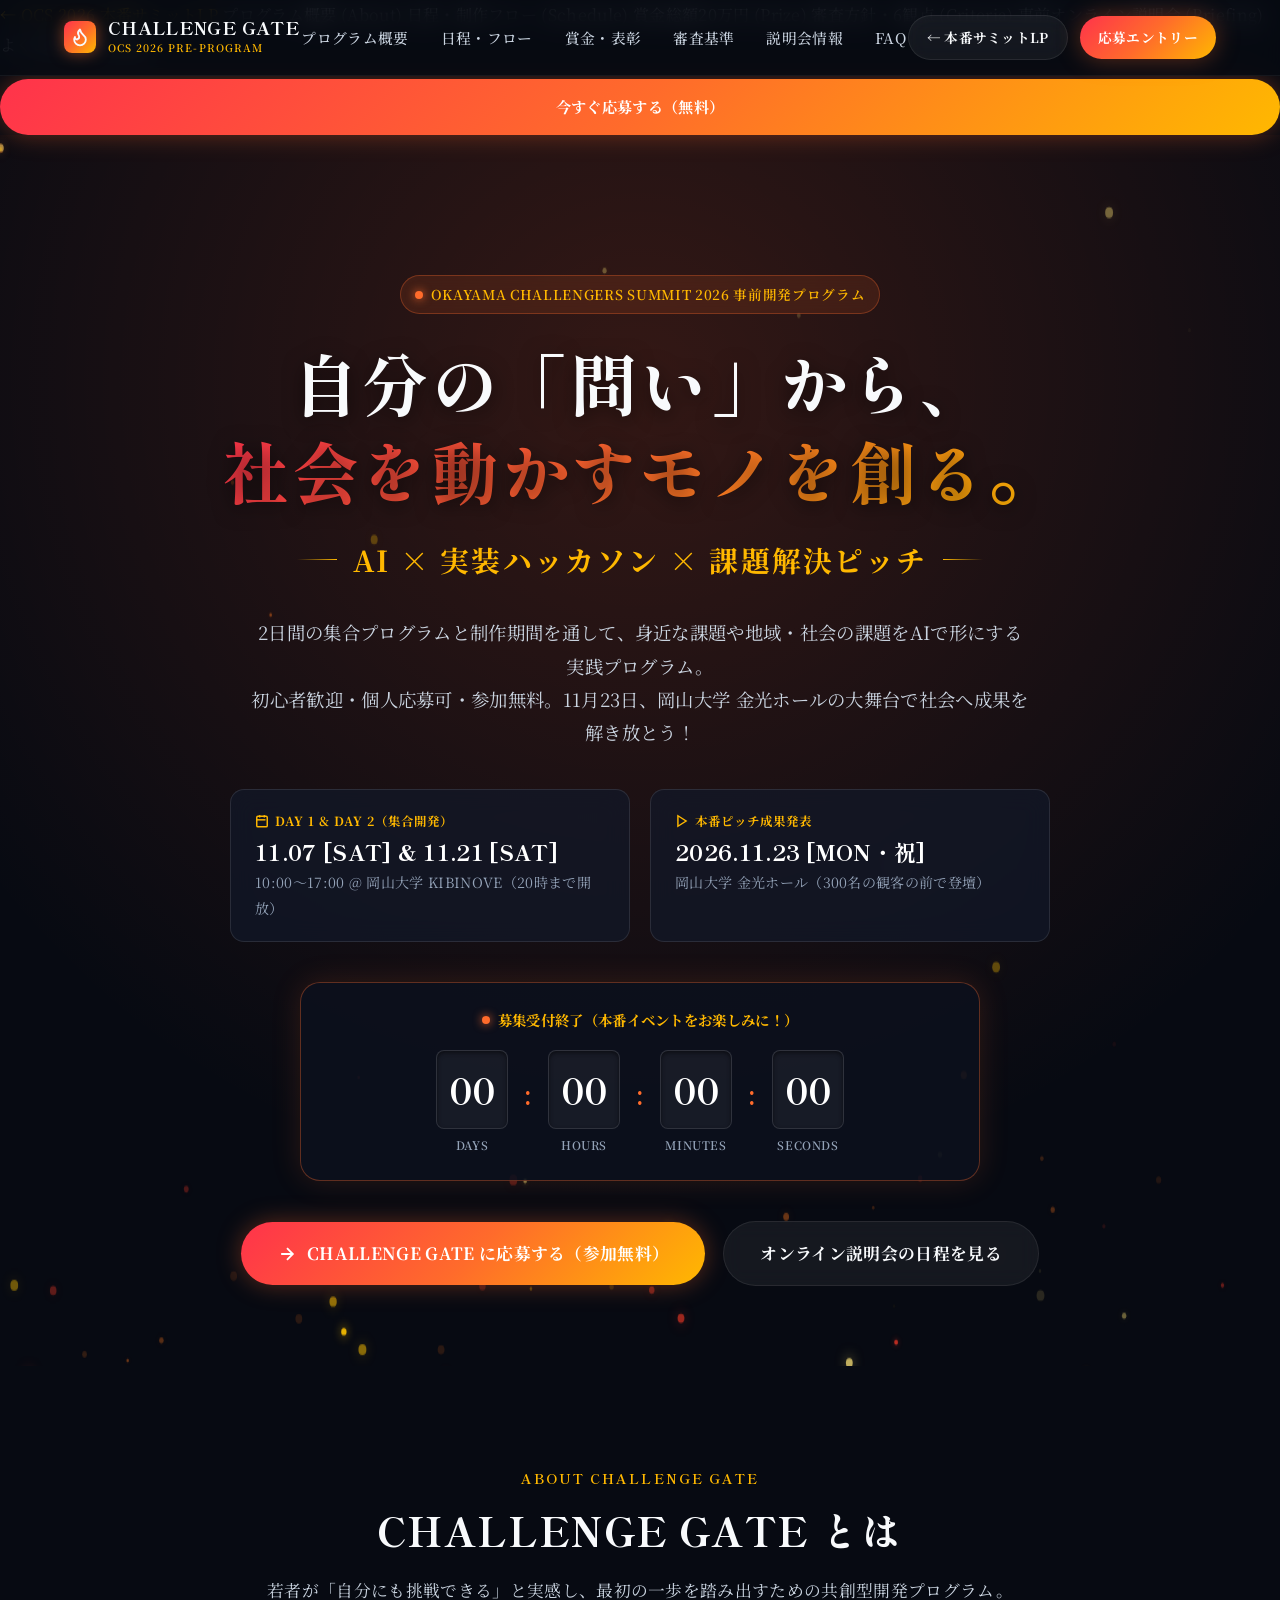
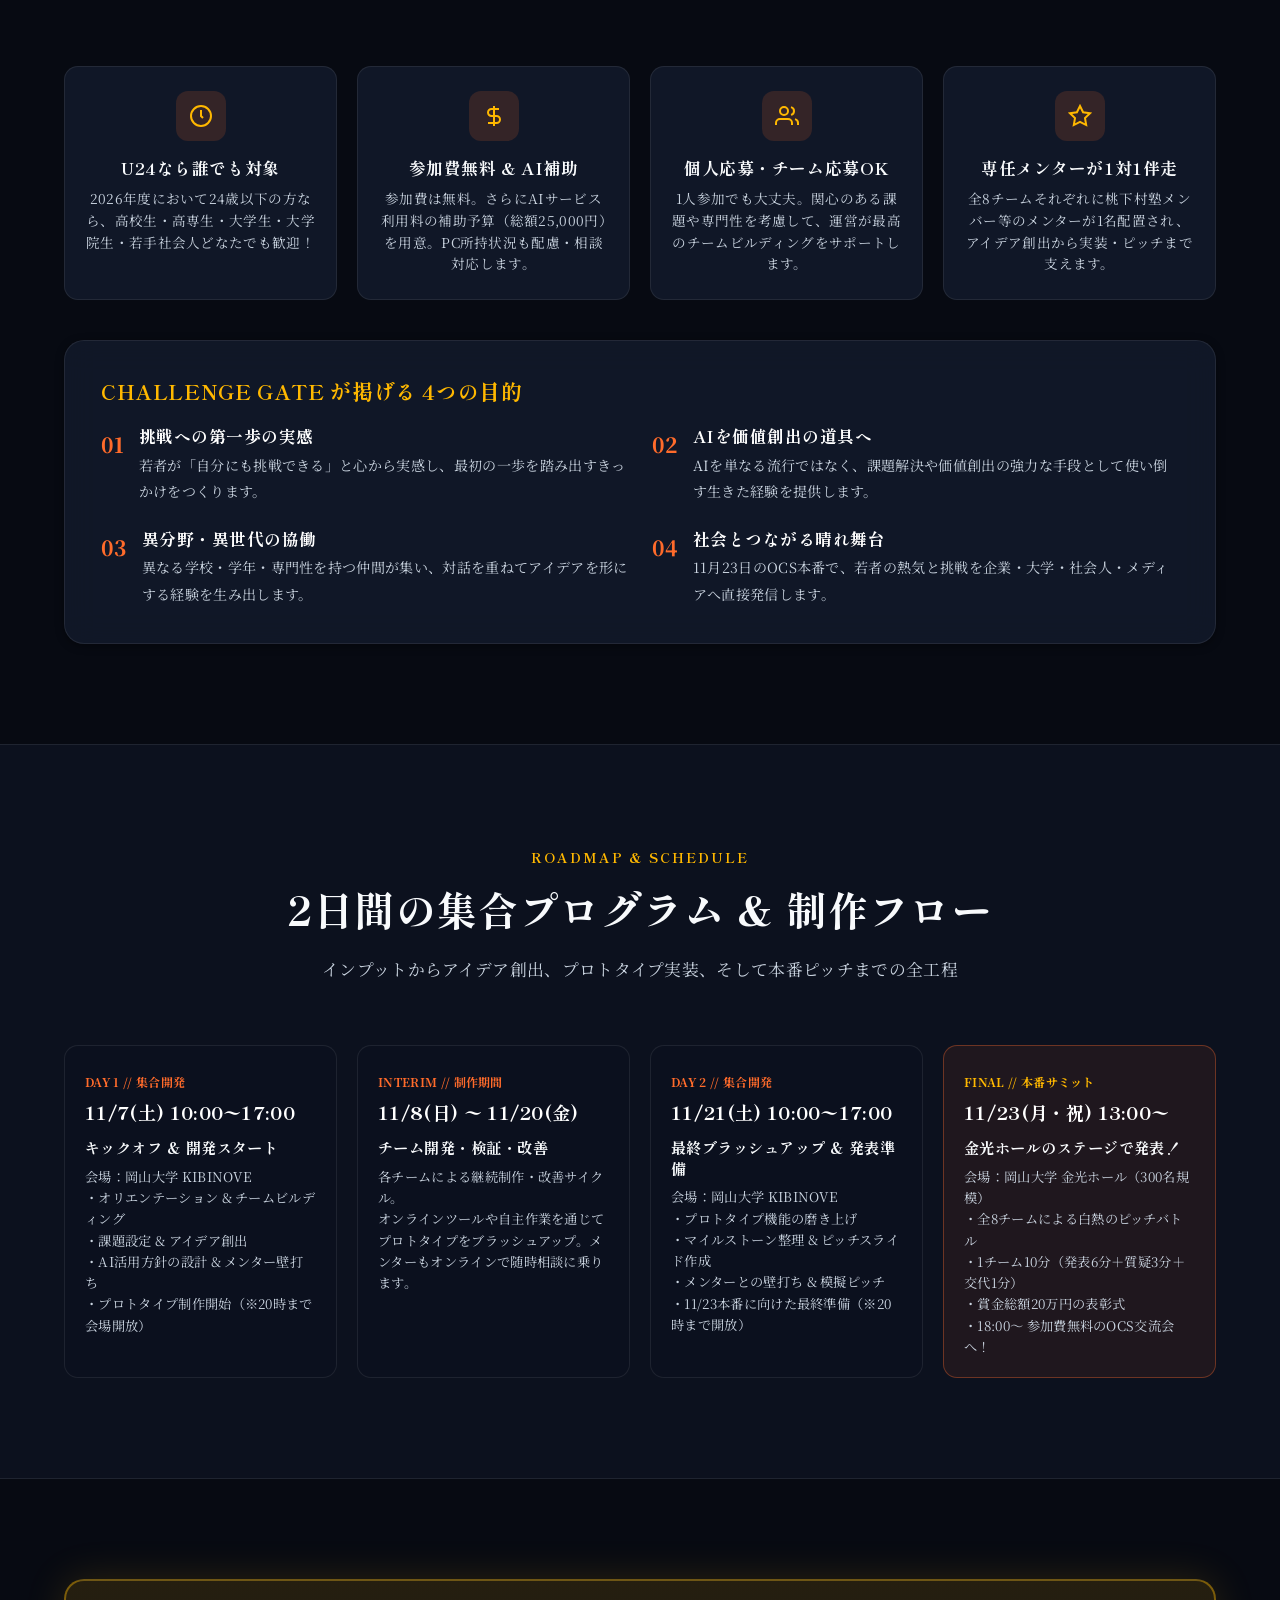
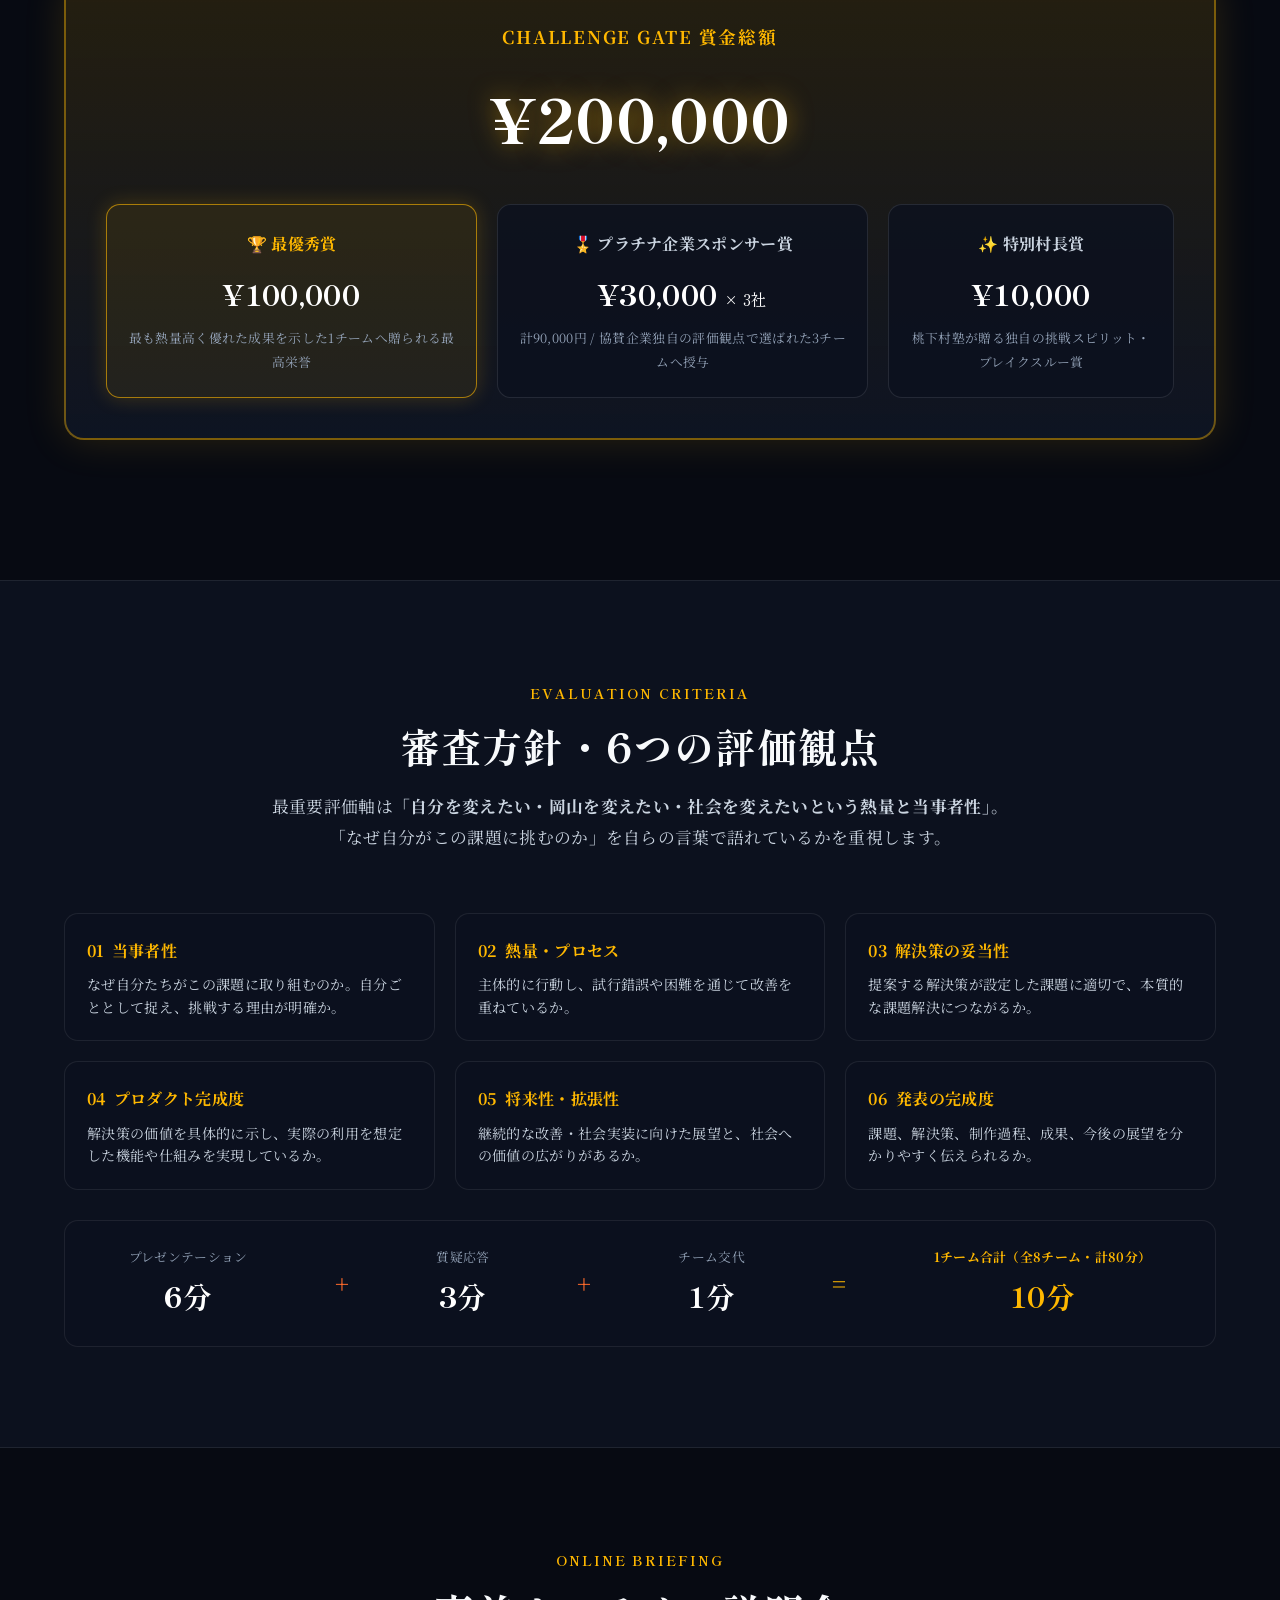
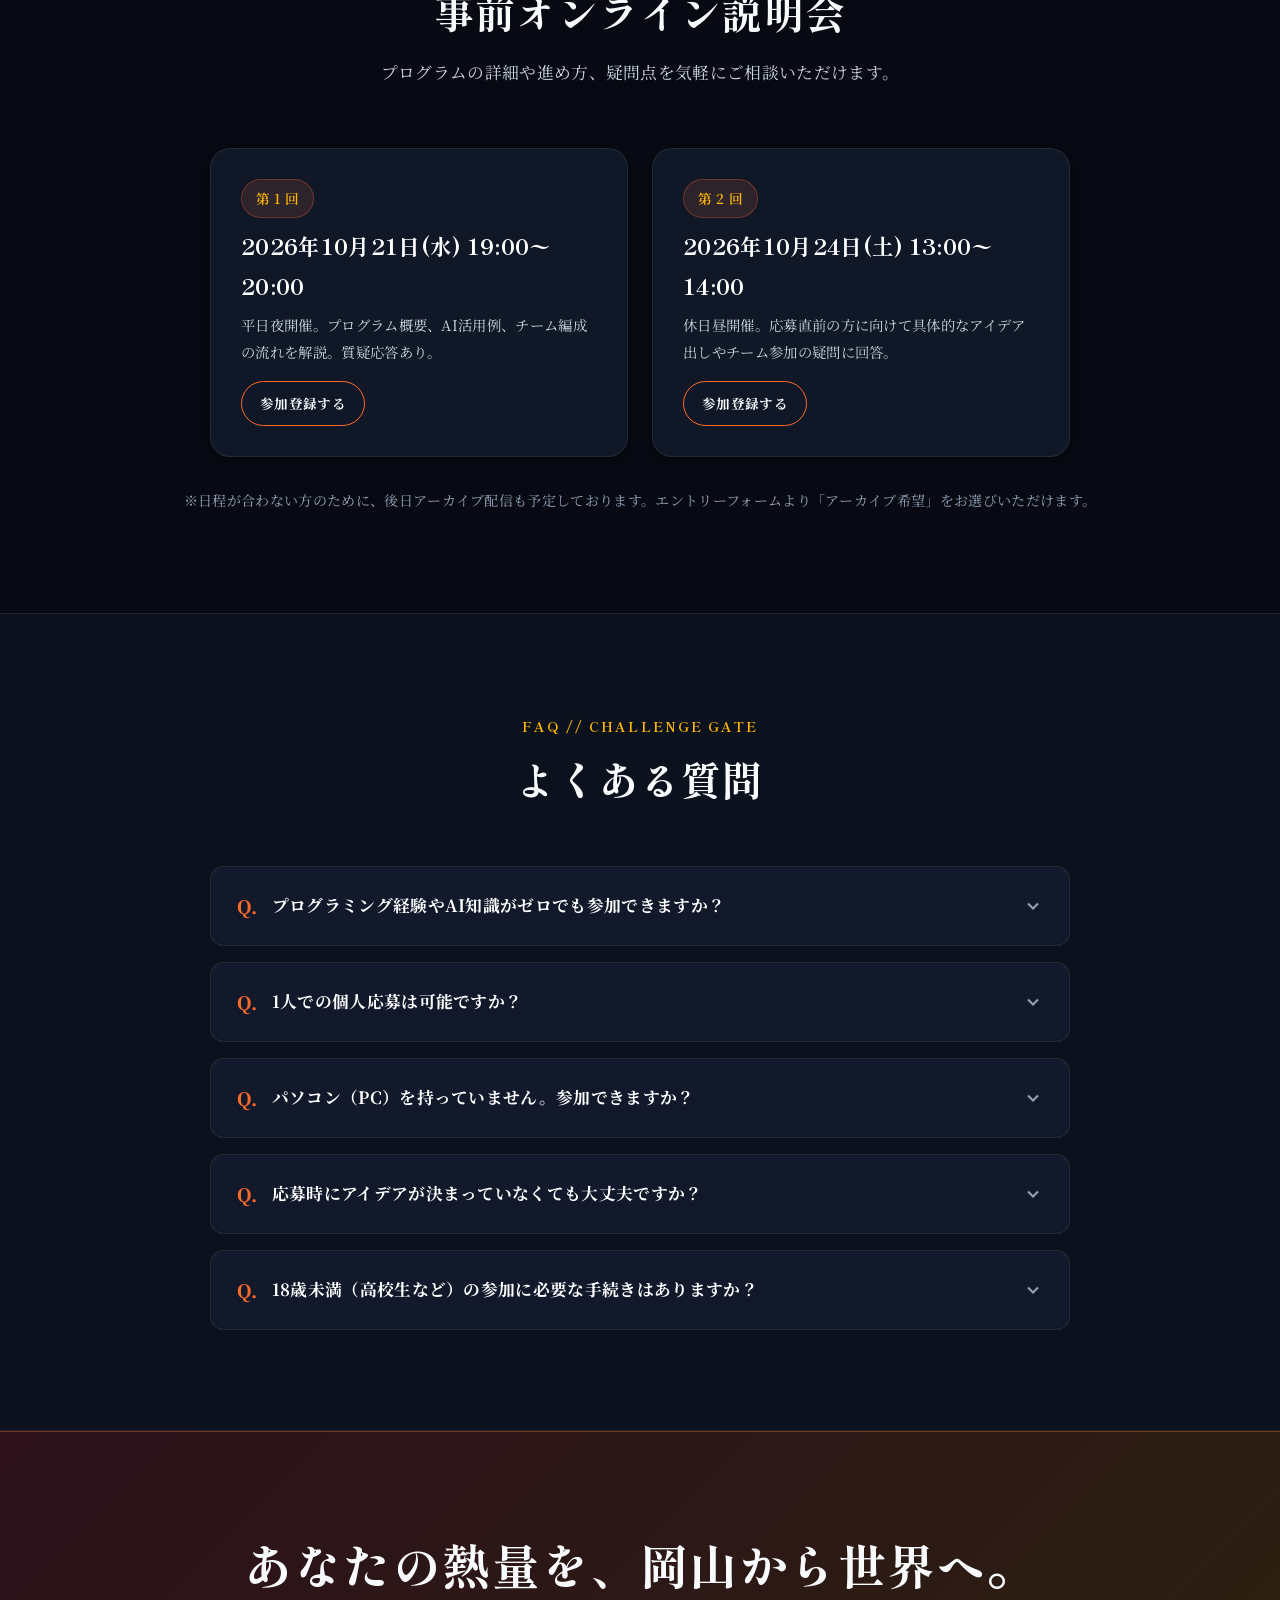
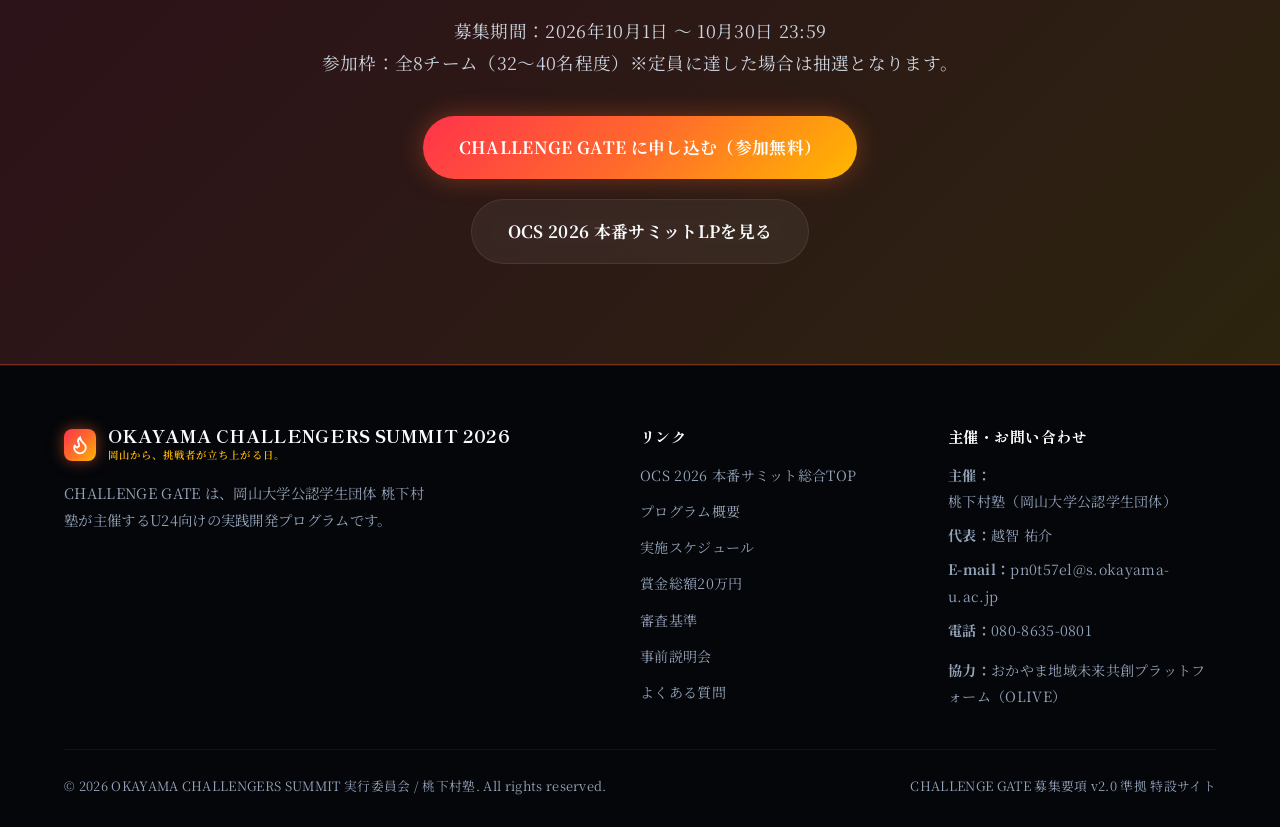
==== commit 5450d344: "style: Switch typography to elegant Japanese Mincho (Serif) fonts" ====
--- a/challenge-gate.html
+++ b/challenge-gate.html
@@ -13,10 +13,10 @@
   <meta property="og:type" content="article">
   <meta name="theme-color" content="#070a12">
 
-  <!-- Google Fonts -->
+  <!-- Google Fonts (Mincho / Serif) -->
   <link rel="preconnect" href="https://fonts.googleapis.com">
   <link rel="preconnect" href="https://fonts.gstatic.com" crossorigin>
-  <link href="https://fonts.googleapis.com/css2?family=Noto+Sans+JP:wght@400;500;700;800;900&family=Plus+Jakarta+Sans:wght@600;700;800;900&display=swap" rel="stylesheet">
+  <link href="https://fonts.googleapis.com/css2?family=Noto+Serif+JP:wght@400;600;700;900&family=Shippori+Mincho:wght@500;700;800&family=Plus+Jakarta+Sans:wght@600;700;800&display=swap" rel="stylesheet">
 
   <!-- Stylesheet -->
   <link rel="stylesheet" href="css/style.css">
--- a/css/style.css
+++ b/css/style.css
@@ -53,9 +53,10 @@
   --radius-lg: 20px;
   --radius-full: 9999px;
 
-  /* Typography */
-  --font-base: 'Noto Sans JP', -apple-system, BlinkMacSystemFont, "Segoe UI", Roboto, sans-serif;
-  --font-display: 'Plus Jakarta Sans', 'Noto Sans JP', sans-serif;
+  /* Typography - Mincho / Serif */
+  --font-base: 'Noto Serif JP', 'Shippori Mincho', 'Yu Mincho', '游明朝', 'Hiragino Mincho ProN', 'ヒラギノ明朝 ProN', 'MS P明朝', serif;
+  --font-display: 'Shippori Mincho', 'Noto Serif JP', 'Yu Mincho', '游明朝', serif;
+  --font-sans: 'Plus Jakarta Sans', -apple-system, BlinkMacSystemFont, sans-serif;
 
   /* Transitions */
   --trans-fast: 0.2s cubic-bezier(0.16, 1, 0.3, 1);
@@ -83,7 +84,8 @@
   font-family: var(--font-base);
   background-color: var(--bg-dark);
   color: var(--text-primary);
-  line-height: 1.7;
+  line-height: 1.85;
+  letter-spacing: 0.02em;
   overflow-x: hidden;
   position: relative;
 }
@@ -107,9 +109,9 @@
 h1, h2, h3, h4, h5, h6 {
   font-family: var(--font-display);
   font-weight: 700;
-  line-height: 1.3;
+  line-height: 1.35;
   color: var(--text-primary);
-  letter-spacing: -0.01em;
+  letter-spacing: 0.03em;
 }
 
 p {
@@ -486,9 +488,9 @@
 .hero-title {
   font-size: clamp(2.4rem, 5.5vw, 4.2rem);
   font-weight: 900;
-  line-height: 1.2;
+  line-height: 1.3;
   margin-bottom: 20px;
-  letter-spacing: -0.02em;
+  letter-spacing: 0.04em;
   text-shadow: 0 4px 20px rgba(0, 0, 0, 0.6);
 }
 
@@ -497,6 +499,7 @@
   font-weight: 700;
   color: var(--flame-gold);
   margin-bottom: 30px;
+  letter-spacing: 0.08em;
   display: flex;
   align-items: center;
   justify-content: center;
